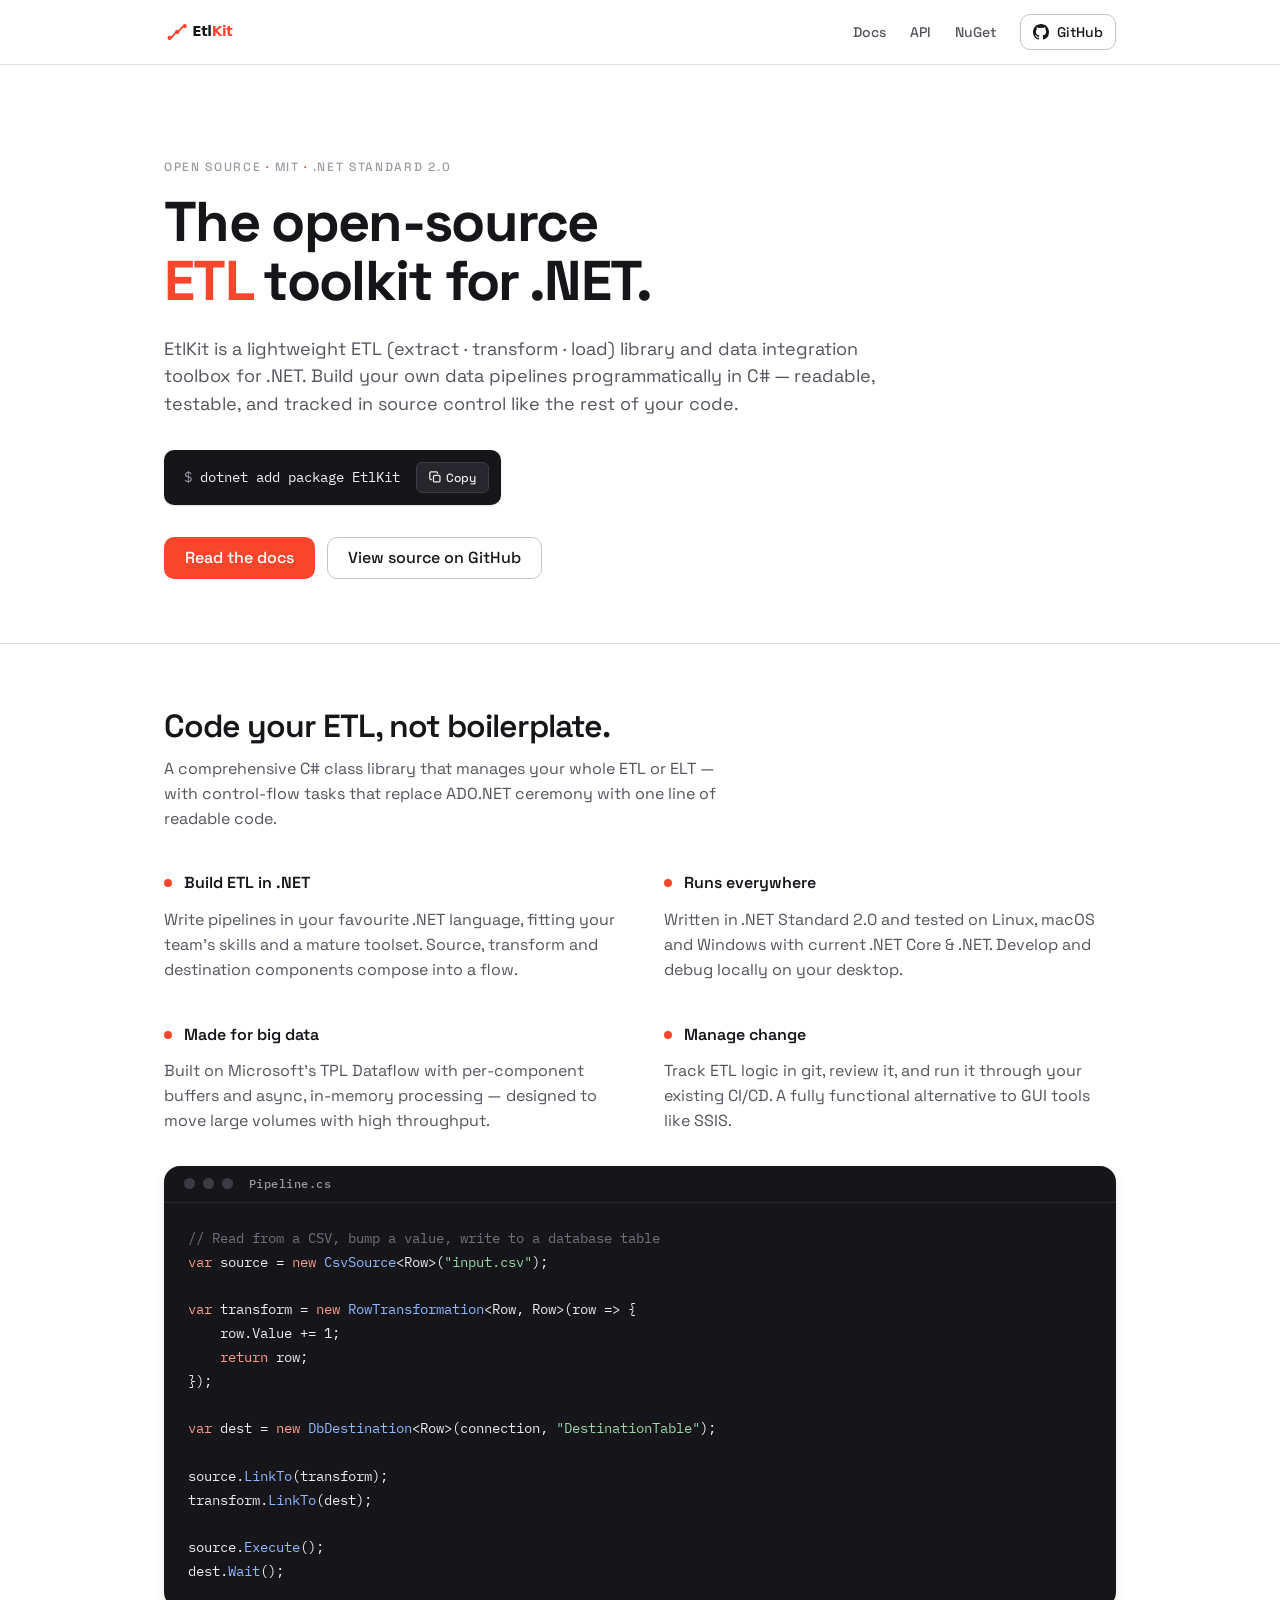
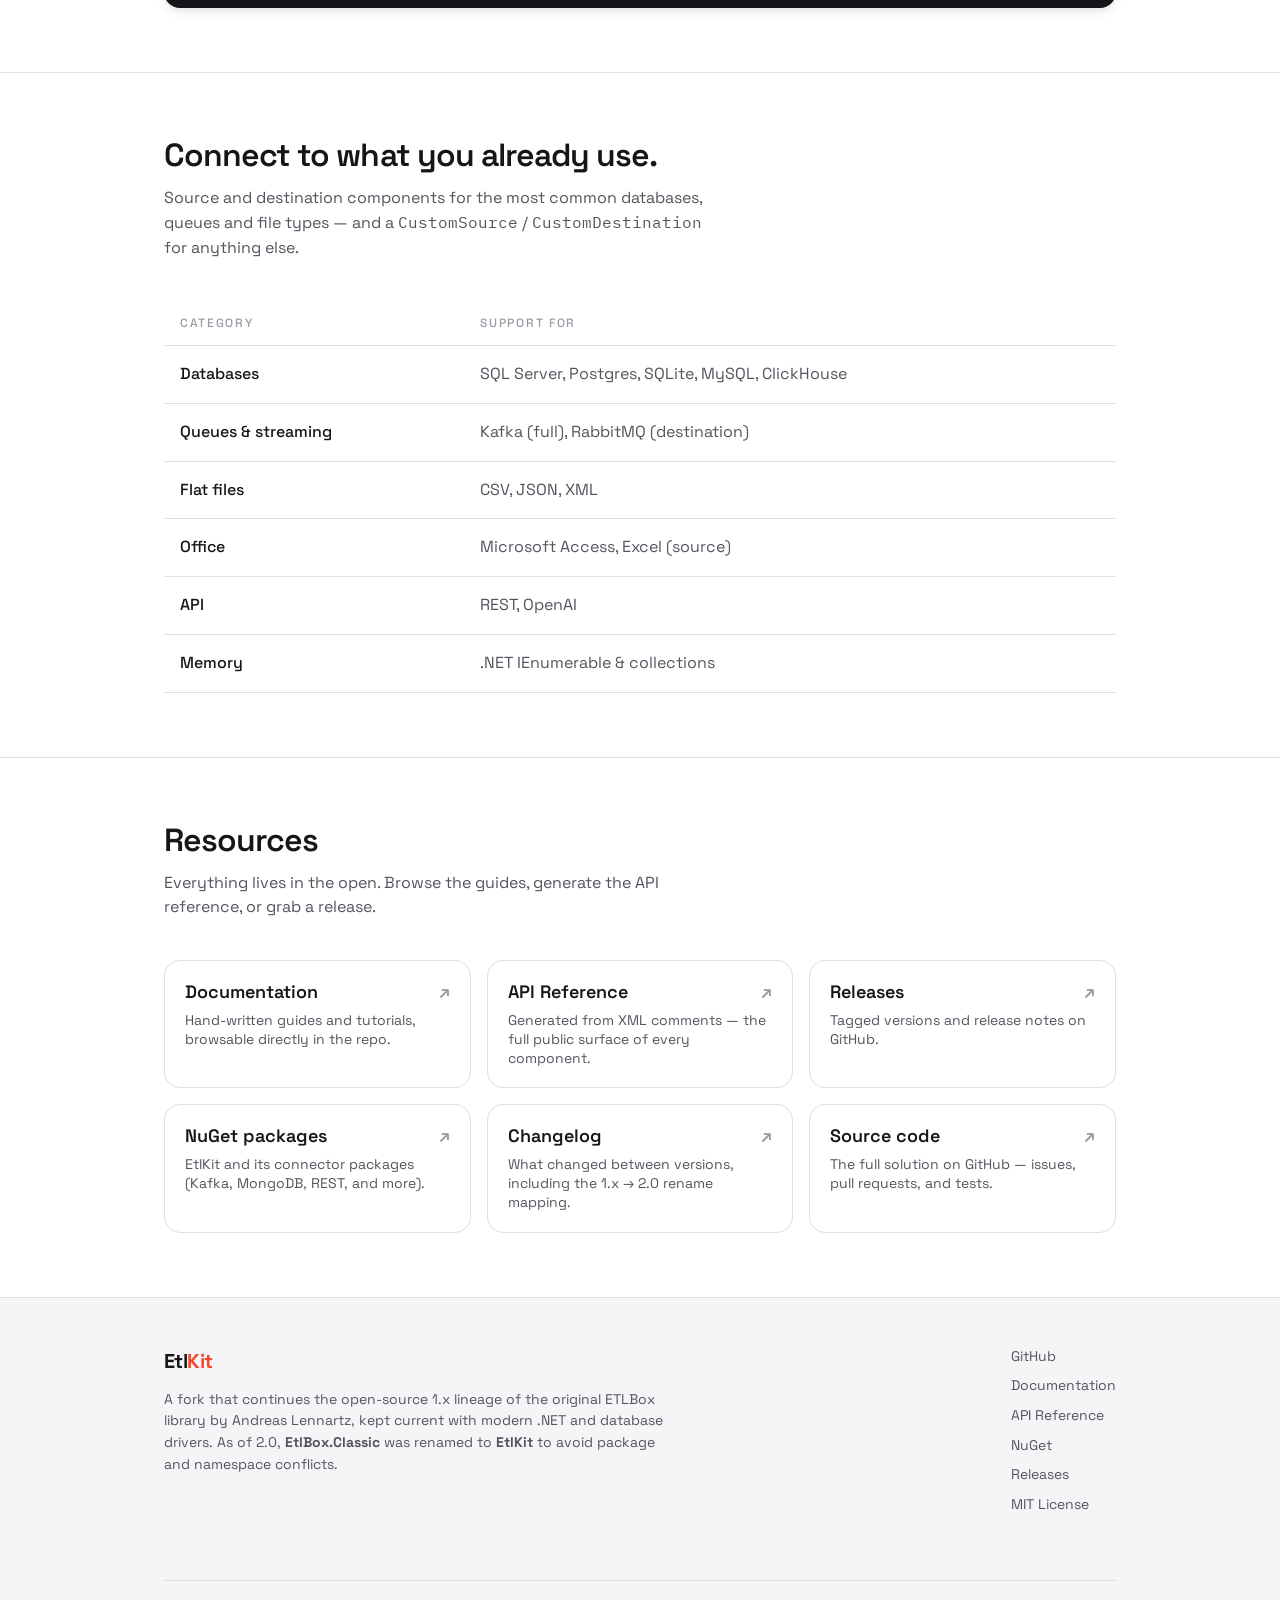
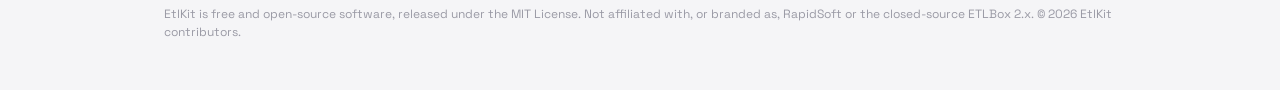
==== index.html @ 9a6ce164 "Initial upload" ====
<!DOCTYPE html>
<html lang="en">
<head>
<meta charset="utf-8">
<meta name="viewport" content="width=device-width, initial-scale=1">
<title>EtlKit — open-source ETL toolkit for .NET</title>
<meta name="description" content="EtlKit is a fully open-source (MIT) ETL library and data integration toolbox for .NET. Build readable, testable data pipelines in C#.">
<link rel="icon" type="image/png" sizes="32x32" href="assets/favicon-32.png">
<link rel="icon" type="image/png" sizes="16x16" href="assets/favicon-16.png">
<link rel="apple-touch-icon" href="assets/etlkit-avatar-512.png">
<meta property="og:title" content="EtlKit — open-source ETL toolkit for .NET">
<meta property="og:description" content="A fully open-source (MIT) ETL library and data integration toolbox for .NET.">
<meta property="og:type" content="website">
<meta property="og:url" content="https://etlkit.org">
<link rel="stylesheet" href="etlkit-tokens.css">
<link rel="stylesheet" href="styles.css">
</head>
<body>

<header class="site-header">
  <div class="wrap">
    <a class="brand" href="/" aria-label="EtlKit home">
      <img src="assets/etlkit-lockup.svg" alt="EtlKit">
    </a>
    <nav class="nav">
      <a class="hide-sm" href="https://github.com/etlkit/etlkit/blob/master/docs/README.md">Docs</a>
      <a class="hide-sm" href="https://rpsft.github.io/etlbox/">API</a>
      <a class="hide-sm" href="https://www.nuget.org/packages/EtlKit">NuGet</a>
      <a class="gh" href="https://github.com/etlkit/etlkit">
        <svg viewBox="0 0 16 16" fill="currentColor" aria-hidden="true"><path d="M8 0C3.58 0 0 3.58 0 8c0 3.54 2.29 6.53 5.47 7.59.4.07.55-.17.55-.38 0-.19-.01-.82-.01-1.49-2.01.37-2.53-.49-2.69-.94-.09-.23-.48-.94-.82-1.13-.28-.15-.68-.52-.01-.53.63-.01 1.08.58 1.23.82.72 1.21 1.87.87 2.33.66.07-.52.28-.87.51-1.07-1.78-.2-3.64-.89-3.64-3.95 0-.87.31-1.59.82-2.15-.08-.2-.36-1.02.08-2.12 0 0 .67-.21 2.2.82.64-.18 1.32-.27 2-.27.68 0 1.36.09 2 .27 1.53-1.04 2.2-.82 2.2-.82.44 1.1.16 1.92.08 2.12.51.56.82 1.27.82 2.15 0 3.07-1.87 3.75-3.65 3.95.29.25.54.73.54 1.48 0 1.07-.01 1.93-.01 2.2 0 .21.15.46.55.38A8.01 8.01 0 0 0 16 8c0-4.42-3.58-8-8-8Z"></path></svg>
        <span>GitHub</span>
      </a>
    </nav>
  </div>
</header>

<main>
  <!-- Hero -->
  <section class="hero">
    <div class="wrap">
      <p class="ek-eyebrow eyebrow">Open source <span class="dot">·</span> MIT <span class="dot">·</span> .NET Standard 2.0</p>
      <h1>The open-source <em>ETL</em> toolkit for .NET.</h1>
      <p class="lead">EtlKit is a lightweight ETL (extract · transform · load) library and data integration toolbox for .NET. Build your own data pipelines programmatically in C# — readable, testable, and tracked in source control like the rest of your code.</p>

      <div class="install">
        <code><span class="pfx">$ </span>dotnet add package EtlKit</code>
        <button id="copyBtn" type="button" aria-label="Copy install command">
          <svg width="13" height="13" viewBox="0 0 16 16" fill="none" stroke="currentColor" stroke-width="1.6" aria-hidden="true"><rect x="5.5" y="5.5" width="8" height="8" rx="1.5"></rect><path d="M3.5 10.5h-1A1.5 1.5 0 0 1 1 9V2.5A1.5 1.5 0 0 1 2.5 1H9a1.5 1.5 0 0 1 1.5 1.5v1"></path></svg>
          <span id="copyLbl">Copy</span>
        </button>
      </div>

      <div class="cta">
        <a class="btn btn-primary" href="https://github.com/etlkit/etlkit/blob/master/docs/README.md">Read the docs</a>
        <a class="btn btn-ghost" href="https://github.com/etlkit/etlkit">View source on GitHub</a>
      </div>
    </div>
  </section>

  <!-- Why -->
  <section class="section-line">
    <div class="wrap">
      <div class="section-head">
        <h2>Code your ETL, not boilerplate.</h2>
        <p>A comprehensive C# class library that manages your whole ETL or ELT — with control-flow tasks that replace ADO.NET ceremony with one line of readable code.</p>
      </div>
      <div class="features">
        <div class="feature">
          <h3>Build ETL in .NET</h3>
          <p>Write pipelines in your favourite .NET language, fitting your team's skills and a mature toolset. Source, transform and destination components compose into a flow.</p>
        </div>
        <div class="feature">
          <h3>Runs everywhere</h3>
          <p>Written in .NET Standard 2.0 and tested on Linux, macOS and Windows with current .NET Core &amp; .NET. Develop and debug locally on your desktop.</p>
        </div>
        <div class="feature">
          <h3>Made for big data</h3>
          <p>Built on Microsoft's TPL Dataflow with per-component buffers and async, in-memory processing — designed to move large volumes with high throughput.</p>
        </div>
        <div class="feature">
          <h3>Manage change</h3>
          <p>Track ETL logic in git, review it, and run it through your existing CI/CD. A fully functional alternative to GUI tools like SSIS.</p>
        </div>
      </div>

      <div class="code-card" aria-label="Example data flow">
        <div class="bar">
          <span class="d"></span><span class="d"></span><span class="d"></span>
          <span class="lbl">Pipeline.cs</span>
        </div>
<pre><span class="c">// Read from a CSV, bump a value, write to a database table</span>
<span class="k">var</span> source = <span class="k">new</span> <span class="t">CsvSource</span>&lt;Row&gt;(<span class="s">"input.csv"</span>);

<span class="k">var</span> transform = <span class="k">new</span> <span class="t">RowTransformation</span>&lt;Row, Row&gt;(row =&gt; {
    row.Value += 1;
    <span class="k">return</span> row;
});

<span class="k">var</span> dest = <span class="k">new</span> <span class="t">DbDestination</span>&lt;Row&gt;(connection, <span class="s">"DestinationTable"</span>);

source.<span class="t">LinkTo</span>(transform);
transform.<span class="t">LinkTo</span>(dest);

source.<span class="t">Execute</span>();
dest.<span class="t">Wait</span>();</pre>
      </div>
    </div>
  </section>

  <!-- Integrations -->
  <section class="section-line">
    <div class="wrap">
      <div class="section-head">
        <h2>Connect to what you already use.</h2>
        <p>Source and destination components for the most common databases, queues and file types — and a <code class="ek-mono">CustomSource</code> / <code class="ek-mono">CustomDestination</code> for anything else.</p>
      </div>
      <table class="matrix">
        <thead>
          <tr><th>Category</th><th>Support for</th></tr>
        </thead>
        <tbody>
          <tr><td>Databases</td><td>SQL Server, Postgres, SQLite, MySQL, ClickHouse</td></tr>
          <tr><td>Queues &amp; streaming</td><td>Kafka (full), RabbitMQ (destination)</td></tr>
          <tr><td>Flat files</td><td>CSV, JSON, XML</td></tr>
          <tr><td>Office</td><td>Microsoft Access, Excel (source)</td></tr>
          <tr><td>API</td><td>REST, OpenAI</td></tr>
          <tr><td>Memory</td><td>.NET IEnumerable &amp; collections</td></tr>
        </tbody>
      </table>
    </div>
  </section>

  <!-- Resources -->
  <section class="section-line">
    <div class="wrap">
      <div class="section-head">
        <h2>Resources</h2>
        <p>Everything lives in the open. Browse the guides, generate the API reference, or grab a release.</p>
      </div>
      <div class="links">
        <a class="link-card" href="https://github.com/etlkit/etlkit/blob/master/docs/README.md">
          <span class="nm">Documentation <span class="arr">↗</span></span>
          <p>Hand-written guides and tutorials, browsable directly in the repo.</p>
        </a>
        <a class="link-card" href="https://rpsft.github.io/etlbox/">
          <span class="nm">API Reference <span class="arr">↗</span></span>
          <p>Generated from XML comments — the full public surface of every component.</p>
        </a>
        <a class="link-card" href="https://github.com/etlkit/etlkit/releases">
          <span class="nm">Releases <span class="arr">↗</span></span>
          <p>Tagged versions and release notes on GitHub.</p>
        </a>
        <a class="link-card" href="https://www.nuget.org/packages?q=EtlKit">
          <span class="nm">NuGet packages <span class="arr">↗</span></span>
          <p>EtlKit and its connector packages (Kafka, MongoDB, REST, and more).</p>
        </a>
        <a class="link-card" href="https://github.com/etlkit/etlkit/blob/master/CHANGELOG.md">
          <span class="nm">Changelog <span class="arr">↗</span></span>
          <p>What changed between versions, including the 1.x → 2.0 rename mapping.</p>
        </a>
        <a class="link-card" href="https://github.com/etlkit/etlkit">
          <span class="nm">Source code <span class="arr">↗</span></span>
          <p>The full solution on GitHub — issues, pull requests, and tests.</p>
        </a>
      </div>
    </div>
  </section>
</main>

<footer class="site-footer">
  <div class="wrap">
    <div class="col-note">
      <span class="ek-wordmark">Etl<b>Kit</b></span>
      <p>A fork that continues the open-source 1.x lineage of the original ETLBox library by Andreas Lennartz, kept current with modern .NET and database drivers. As of 2.0, <strong>EtlBox.Classic</strong> was renamed to <strong>EtlKit</strong> to avoid package and namespace conflicts.</p>
    </div>
    <nav class="foot-links" aria-label="Footer">
      <a href="https://github.com/etlkit/etlkit">GitHub</a>
      <a href="https://github.com/etlkit/etlkit/blob/master/docs/README.md">Documentation</a>
      <a href="https://rpsft.github.io/etlbox/">API Reference</a>
      <a href="https://www.nuget.org/packages?q=EtlKit">NuGet</a>
      <a href="https://github.com/etlkit/etlkit/releases">Releases</a>
      <a href="https://github.com/etlkit/etlkit/blob/master/LICENSE">MIT License</a>
    </nav>
    <p class="meta">EtlKit is free and open-source software, released under the MIT License. Not affiliated with, or branded as, RapidSoft or the closed-source ETLBox 2.x. © 2026 EtlKit contributors.</p>
  </div>
</footer>

<script>
  (function () {
    var btn = document.getElementById('copyBtn');
    var lbl = document.getElementById('copyLbl');
    btn.addEventListener('click', function () {
      var text = 'dotnet add package EtlKit';
      var done = function () {
        lbl.textContent = 'Copied';
        setTimeout(function () { lbl.textContent = 'Copy'; }, 1600);
      };
      if (navigator.clipboard && navigator.clipboard.writeText) {
        navigator.clipboard.writeText(text).then(done).catch(done);
      } else {
        var ta = document.createElement('textarea');
        ta.value = text; document.body.appendChild(ta); ta.select();
        try { document.execCommand('copy'); } catch (e) {}
        document.body.removeChild(ta); done();
      }
    });
  })();
</script>
</body>
</html>
---- etlkit-tokens.css ----
/* EtlKit design tokens — bundled from the EtlKit design system (brand-only). */

/* ===== tokens/fonts.css ===== */
/* EtlKit — Webfonts
   Display / UI: Space Grotesk (300–700) — a modern technical grotesque with a
   slightly engineered character; the project's signature voice.
   Mono: IBM Plex Mono — for code, IDs, figures and tabular data. Both are
   open-source, fitting an open-source toolkit. */

@import url('https://fonts.googleapis.com/css2?family=Space+Grotesk:wght@400;500;600;700&family=IBM+Plex+Mono:wght@400;500;600&display=swap');


/* ===== tokens/colors.css ===== */
/* EtlKit — Color tokens
   Brand: Vermillion #F8462D — a single decisive, energetic accent.
   Neutrals: cool gray ramp on near-black ink. Surfaces stay calm so the
   accent does the talking. Feedback colours are distinct from the brand red. */

:root {
  /* ---- Brand accent (Vermillion) ---- */
  --ek-vermillion: #F8462D;     /* primary brand colour */

  /* Vermillion ramp (states & tints) */
  --ek-vermillion-700: #BE2814; /* active / pressed */
  --ek-vermillion-600: #E5351C; /* hover */
  --ek-vermillion-500: #F8462D; /* = --ek-vermillion */
  --ek-vermillion-400: #FA6E57;
  --ek-vermillion-300: #FB9D8C;
  --ek-vermillion-100: #FEDCD5;
  --ek-vermillion-50:  #FFF1EE;

  /* ---- Neutrals ---- */
  --ek-white:   #FFFFFF;
  --ek-gray-50: #F5F5F7;        /* page background */
  --ek-gray-100:#ECECEF;
  --ek-gray-200:#DEDEE3;
  --ek-gray-300:#C4C4CC;
  --ek-gray-400:#9A9AA5;
  --ek-gray-500:#71717E;
  --ek-gray-600:#54545F;
  --ek-gray-700:#3B3B44;
  --ek-gray-800:#26262C;
  --ek-gray-900:#16161A;        /* ink */

  /* ---- Semantic feedback ---- */
  --ek-success: #1F9D55;
  --ek-success-50: #E7F6EE;
  --ek-warning: #E89B1C;
  --ek-warning-50: #FCF2DF;
  --ek-danger:  #E5351C;        /* aligns with brand vermillion */
  --ek-danger-50: #FFF1EE;
  --ek-info:    #2A6FDB;        /* trustworthy blue, distinct from brand */
  --ek-info-50: #EAF1FC;

  /* ---- Semantic aliases ---- */
  --color-brand: var(--ek-vermillion);
  --color-brand-hover: var(--ek-vermillion-600);
  --color-brand-active: var(--ek-vermillion-700);

  --bg-page: var(--ek-gray-50);
  --surface-card: var(--ek-white);
  --surface-sunken: var(--ek-gray-50);
  --surface-inverse: var(--ek-gray-900);

  --text-primary: var(--ek-gray-900);
  --text-secondary: var(--ek-gray-600);
  --text-muted: var(--ek-gray-400);
  --text-on-brand: var(--ek-white);
  --text-link: var(--ek-vermillion-600);

  --border-subtle: var(--ek-gray-200);
  --border-default: var(--ek-gray-300);
  --border-strong: var(--ek-gray-400);
  --border-focus: var(--ek-vermillion);

  --focus-ring: 0 0 0 3px rgba(248, 70, 45, 0.32);
}


/* ===== tokens/typography.css ===== */
/* EtlKit — Typography tokens
   Space Grotesk for everything UI; IBM Plex Mono for figures/IDs/code. */

:root {
  --font-sans: 'Space Grotesk', system-ui, 'Segoe UI', Arial, sans-serif;
  --font-mono: 'IBM Plex Mono', ui-monospace, 'SFMono-Regular', Menlo, monospace;

  /* Weights */
  --fw-regular: 400; /* @kind font */
  --fw-medium: 500; /* @kind font */
  --fw-semibold: 600; /* @kind font */
  --fw-bold: 700; /* @kind font */

  /* Type scale (rem, 16px base) */
  --fs-display: 3.5rem;   /* 56 — hero */
  --fs-h1: 2.5rem;        /* 40 */
  --fs-h2: 2rem;          /* 32 */
  --fs-h3: 1.5rem;        /* 24 */
  --fs-h4: 1.25rem;       /* 20 */
  --fs-lg: 1.125rem;      /* 18 */
  --fs-body: 1rem;        /* 16 */
  --fs-sm: 0.875rem;      /* 14 */
  --fs-xs: 0.75rem;       /* 12 */

  /* Line heights */
  --lh-tight: 1.05; /* @kind font */
  --lh-heading: 1.15; /* @kind font */
  --lh-snug: 1.35; /* @kind font */
  --lh-body: 1.55; /* @kind font */

  /* Letter spacing */
  --ls-tight: -0.03em; /* @kind font */
  --ls-normal: 0; /* @kind font */
  --ls-wide: 0.04em; /* @kind font */
  --ls-caps: 0.14em; /* @kind font */

  /* Semantic text styles */
  --text-display: var(--fw-bold) var(--fs-display)/var(--lh-tight) var(--font-sans);
  --text-h1: var(--fw-bold) var(--fs-h1)/var(--lh-heading) var(--font-sans);
  --text-h2: var(--fw-semibold) var(--fs-h2)/var(--lh-heading) var(--font-sans);
  --text-h3: var(--fw-semibold) var(--fs-h3)/var(--lh-snug) var(--font-sans);
  --text-body: var(--fw-regular) var(--fs-body)/var(--lh-body) var(--font-sans);
  --text-label: var(--fw-medium) var(--fs-sm)/var(--lh-snug) var(--font-sans);
}


/* ===== tokens/spacing.css ===== */
/* EtlKit — Spacing, radius, shadow, layout, motion tokens
   A calm 4px-based rhythm. Friendly-but-precise radii. Soft neutral shadows. */

:root {
  /* Spacing scale — 4px base */
  --space-0: 0;
  --space-1: 4px;
  --space-2: 8px;
  --space-3: 12px;
  --space-4: 16px;
  --space-5: 20px;
  --space-6: 24px;
  --space-8: 32px;
  --space-10: 40px;
  --space-12: 48px;
  --space-16: 64px;
  --space-20: 80px;
  --space-24: 96px;

  /* Radius */
  --radius-xs: 4px;
  --radius-sm: 6px;
  --radius-md: 10px;
  --radius-lg: 16px;
  --radius-xl: 24px;
  --radius-pill: 999px;
  --radius-circle: 50%;

  /* Border widths */
  --border-width: 1px; /* @kind spacing */
  --border-width-thick: 2px; /* @kind spacing */

  /* Elevation — soft, neutral shadows */
  --shadow-xs: 0 1px 2px rgba(22, 22, 26, 0.06);
  --shadow-sm: 0 1px 3px rgba(22, 22, 26, 0.08), 0 1px 2px rgba(22, 22, 26, 0.06);
  --shadow-md: 0 4px 12px rgba(22, 22, 26, 0.08), 0 2px 4px rgba(22, 22, 26, 0.05);
  --shadow-lg: 0 12px 32px rgba(22, 22, 26, 0.12), 0 4px 8px rgba(22, 22, 26, 0.06);
  --shadow-focus: var(--focus-ring);

  /* Motion — quick, no bounce */
  --ease-standard: cubic-bezier(0.2, 0, 0.2, 1); /* @kind other */
  --ease-out: cubic-bezier(0.16, 1, 0.3, 1); /* @kind other */
  --dur-fast: 120ms; /* @kind other */
  --dur-base: 180ms; /* @kind other */
  --dur-slow: 280ms; /* @kind other */

  /* Layout */
  --container-max: 1200px; /* @kind spacing */
  --sidebar-width: 248px; /* @kind spacing */
  --header-height: 64px; /* @kind spacing */
}


/* ===== tokens/base.css ===== */
/* EtlKit — base element styles & helpers.
   Opt-in resets that keep specimens consistent without being heavy-handed. */

*, *::before, *::after { box-sizing: border-box; }

body {
  margin: 0;
  font: var(--text-body);
  color: var(--text-primary);
  background: var(--bg-page);
  -webkit-font-smoothing: antialiased;
  text-rendering: optimizeLegibility;
}

h1, h2, h3, h4, h5, h6 { margin: 0; color: var(--text-primary); }
p { margin: 0; }
a { color: var(--text-link); text-decoration: none; }
a:hover { text-decoration: underline; }

::selection { background: var(--ek-vermillion-100); color: var(--ek-vermillion-700); }

/* Wordmark: Etl (ink) + Kit (vermillion), set in Space Grotesk */
.ek-wordmark {
  font-family: var(--font-sans);
  font-weight: var(--fw-bold);
  letter-spacing: var(--ls-tight);
  color: var(--text-primary);
}
.ek-wordmark > b { color: var(--ek-vermillion); font-weight: var(--fw-bold); }

/* Utility text styles */
.ek-eyebrow {
  font: var(--fw-medium) var(--fs-xs)/1 var(--font-sans);
  letter-spacing: var(--ls-caps);
  text-transform: uppercase;
  color: var(--text-muted);
}
.ek-mono { font-family: var(--font-mono); }
---- styles.css ----
/* etlkit.org — page styles. Built on the EtlKit design tokens (etlkit-tokens.css). */

html { scroll-behavior: smooth; }
body { background: var(--surface-card); }

.wrap {
  width: 100%;
  max-width: 1000px;
  margin-inline: auto;
  padding-inline: var(--space-6);
}

/* ---------- Header ---------- */
.site-header {
  position: sticky;
  top: 0;
  z-index: 10;
  background: rgba(255, 255, 255, 0.82);
  backdrop-filter: saturate(180%) blur(12px);
  border-bottom: 1px solid var(--border-subtle);
}
.site-header .wrap {
  height: var(--header-height);
  display: flex;
  align-items: center;
  justify-content: space-between;
  gap: var(--space-6);
}
.brand { display: flex; align-items: center; }
.brand img { height: 26px; width: auto; display: block; }
.nav {
  display: flex;
  align-items: center;
  gap: var(--space-6);
}
.nav a {
  color: var(--text-secondary);
  font: var(--text-label);
  transition: color var(--dur-fast) var(--ease-standard);
}
.nav a:hover { color: var(--text-primary); text-decoration: none; }
.nav .gh {
  display: inline-flex;
  align-items: center;
  gap: var(--space-2);
  padding: var(--space-2) var(--space-3);
  border: 1px solid var(--border-default);
  border-radius: var(--radius-md);
  color: var(--text-primary);
}
.nav .gh:hover { border-color: var(--border-strong); background: var(--surface-sunken); }
.nav .gh svg { width: 16px; height: 16px; }

/* ---------- Hero ---------- */
.hero { padding-block: var(--space-24) var(--space-16); }
.eyebrow { margin-bottom: var(--space-5); }
.eyebrow .dot { color: var(--ek-vermillion); }
.hero h1 {
  font: var(--fw-bold) clamp(2.4rem, 6vw, var(--fs-display))/var(--lh-tight) var(--font-sans);
  letter-spacing: var(--ls-tight);
  max-width: 16ch;
  text-wrap: balance;
}
.hero h1 em { color: var(--ek-vermillion); font-style: normal; }
.hero p.lead {
  margin-top: var(--space-6);
  max-width: 60ch;
  font-size: var(--fs-lg);
  line-height: var(--lh-body);
  color: var(--text-secondary);
  text-wrap: pretty;
}
.cta {
  display: flex;
  flex-wrap: wrap;
  gap: var(--space-3);
  margin-top: var(--space-8);
}
.btn {
  display: inline-flex;
  align-items: center;
  gap: var(--space-2);
  padding: var(--space-3) var(--space-5);
  border-radius: var(--radius-md);
  font: var(--fw-medium) var(--fs-body)/1 var(--font-sans);
  border: 1px solid transparent;
  cursor: pointer;
  transition: background var(--dur-fast) var(--ease-standard), border-color var(--dur-fast) var(--ease-standard), color var(--dur-fast) var(--ease-standard);
}
.btn:hover { text-decoration: none; }
.btn-primary { background: var(--ek-vermillion); color: var(--text-on-brand); }
.btn-primary:hover { background: var(--color-brand-hover); }
.btn-ghost { background: var(--surface-card); color: var(--text-primary); border-color: var(--border-default); }
.btn-ghost:hover { border-color: var(--border-strong); background: var(--surface-sunken); }

/* ---------- Install command ---------- */
.install {
  margin-top: var(--space-8);
  display: inline-flex;
  align-items: center;
  gap: var(--space-4);
  max-width: 100%;
  padding: var(--space-3) var(--space-3) var(--space-3) var(--space-5);
  background: var(--surface-inverse);
  border-radius: var(--radius-md);
  box-shadow: var(--shadow-sm);
}
.install code {
  font-family: var(--font-mono);
  font-size: var(--fs-sm);
  color: var(--ek-gray-50);
  white-space: nowrap;
  overflow-x: auto;
}
.install code .pfx { color: var(--ek-gray-400); }
.install button {
  flex: none;
  display: inline-flex;
  align-items: center;
  gap: var(--space-1);
  border: 1px solid var(--ek-gray-700);
  background: var(--ek-gray-800);
  color: var(--ek-gray-100);
  font: var(--fw-medium) var(--fs-xs)/1 var(--font-sans);
  padding: var(--space-2) var(--space-3);
  border-radius: var(--radius-sm);
  cursor: pointer;
  transition: background var(--dur-fast) var(--ease-standard);
}
.install button:hover { background: var(--ek-gray-700); }

/* ---------- Sections ---------- */
section { padding-block: var(--space-16); }
.section-line { border-top: 1px solid var(--border-subtle); }
.section-head { margin-bottom: var(--space-10); }
.section-head h2 {
  font: var(--text-h2);
  letter-spacing: var(--ls-tight);
}
.section-head p {
  margin-top: var(--space-3);
  color: var(--text-secondary);
  max-width: 56ch;
  text-wrap: pretty;
}

/* Why grid */
.features {
  display: grid;
  grid-template-columns: repeat(2, 1fr);
  gap: var(--space-10) var(--space-12);
}
.feature h3 {
  font: var(--text-h4);
  font-weight: var(--fw-semibold);
  display: flex;
  align-items: baseline;
  gap: var(--space-3);
}
.feature h3::before {
  content: "";
  flex: none;
  width: 8px;
  height: 8px;
  border-radius: var(--radius-circle);
  background: var(--ek-vermillion);
  transform: translateY(-1px);
}
.feature p {
  margin-top: var(--space-3);
  color: var(--text-secondary);
  line-height: var(--lh-body);
}

/* Code sample */
.code-card {
  margin-top: var(--space-8);
  background: var(--surface-inverse);
  border-radius: var(--radius-lg);
  overflow: hidden;
  box-shadow: var(--shadow-md);
}
.code-card .bar {
  display: flex;
  align-items: center;
  gap: var(--space-2);
  padding: var(--space-3) var(--space-5);
  border-bottom: 1px solid var(--ek-gray-800);
}
.code-card .bar .lbl {
  margin-left: var(--space-2);
  font: var(--fw-medium) var(--fs-xs)/1 var(--font-mono);
  color: var(--ek-gray-400);
  letter-spacing: var(--ls-wide);
}
.code-card .bar .d { width: 11px; height: 11px; border-radius: 50%; background: var(--ek-gray-700); }
.code-card pre {
  margin: 0;
  padding: var(--space-6);
  overflow-x: auto;
  font-family: var(--font-mono);
  font-size: var(--fs-sm);
  line-height: 1.7;
  color: var(--ek-gray-100);
}
.code-card .c { color: var(--ek-gray-500); }
.code-card .t { color: #8FB8FF; }
.code-card .k { color: var(--ek-vermillion-300); }
.code-card .s { color: #9BD6A9; }

/* Integration table */
.matrix {
  width: 100%;
  border-collapse: collapse;
  font-size: var(--fs-body);
}
.matrix th, .matrix td {
  text-align: left;
  padding: var(--space-4) var(--space-4);
  border-bottom: 1px solid var(--border-subtle);
  vertical-align: top;
}
.matrix th {
  font: var(--fw-medium) var(--fs-xs)/1 var(--font-sans);
  letter-spacing: var(--ls-caps);
  text-transform: uppercase;
  color: var(--text-muted);
}
.matrix td:first-child { font-weight: var(--fw-medium); white-space: nowrap; }
.matrix td:last-child { color: var(--text-secondary); }

/* Resources */
.links {
  display: grid;
  grid-template-columns: repeat(3, 1fr);
  gap: var(--space-4);
}
.link-card {
  display: block;
  padding: var(--space-5);
  border: 1px solid var(--border-subtle);
  border-radius: var(--radius-lg);
  background: var(--surface-card);
  transition: border-color var(--dur-fast) var(--ease-standard), box-shadow var(--dur-fast) var(--ease-standard), transform var(--dur-fast) var(--ease-standard);
}
.link-card:hover {
  text-decoration: none;
  border-color: var(--border-default);
  box-shadow: var(--shadow-sm);
  transform: translateY(-2px);
}
.link-card .nm {
  display: flex;
  align-items: center;
  justify-content: space-between;
  font: var(--fw-semibold) var(--fs-lg)/1.2 var(--font-sans);
  color: var(--text-primary);
}
.link-card .nm .arr { color: var(--text-muted); transition: color var(--dur-fast) var(--ease-standard), transform var(--dur-fast) var(--ease-standard); }
.link-card:hover .nm .arr { color: var(--ek-vermillion); transform: translate(2px, -2px); }
.link-card p {
  margin-top: var(--space-2);
  color: var(--text-secondary);
  font-size: var(--fs-sm);
  line-height: var(--lh-snug);
}

/* ---------- Footer ---------- */
.site-footer {
  border-top: 1px solid var(--border-subtle);
  background: var(--surface-sunken);
  padding-block: var(--space-12);
}
.site-footer .wrap {
  display: flex;
  flex-wrap: wrap;
  gap: var(--space-8);
  align-items: flex-start;
  justify-content: space-between;
}
.site-footer .col-note { max-width: 52ch; }
.site-footer .col-note p {
  color: var(--text-secondary);
  font-size: var(--fs-sm);
  line-height: var(--lh-body);
  margin-top: var(--space-3);
}
.site-footer .col-note .ek-wordmark { font-size: var(--fs-h4); }
.foot-links { display: flex; flex-direction: column; gap: var(--space-2); }
.foot-links a { color: var(--text-secondary); font-size: var(--fs-sm); }
.foot-links a:hover { color: var(--text-primary); }
.meta {
  width: 100%;
  margin-top: var(--space-8);
  padding-top: var(--space-6);
  border-top: 1px solid var(--border-subtle);
  color: var(--text-muted);
  font-size: var(--fs-xs);
  line-height: var(--lh-body);
}

/* ---------- Responsive ---------- */
@media (max-width: 720px) {
  .nav .hide-sm { display: none; }
  .features { grid-template-columns: 1fr; gap: var(--space-8); }
  .links { grid-template-columns: 1fr; }
  .hero { padding-block: var(--space-16) var(--space-12); }
  section { padding-block: var(--space-12); }
}
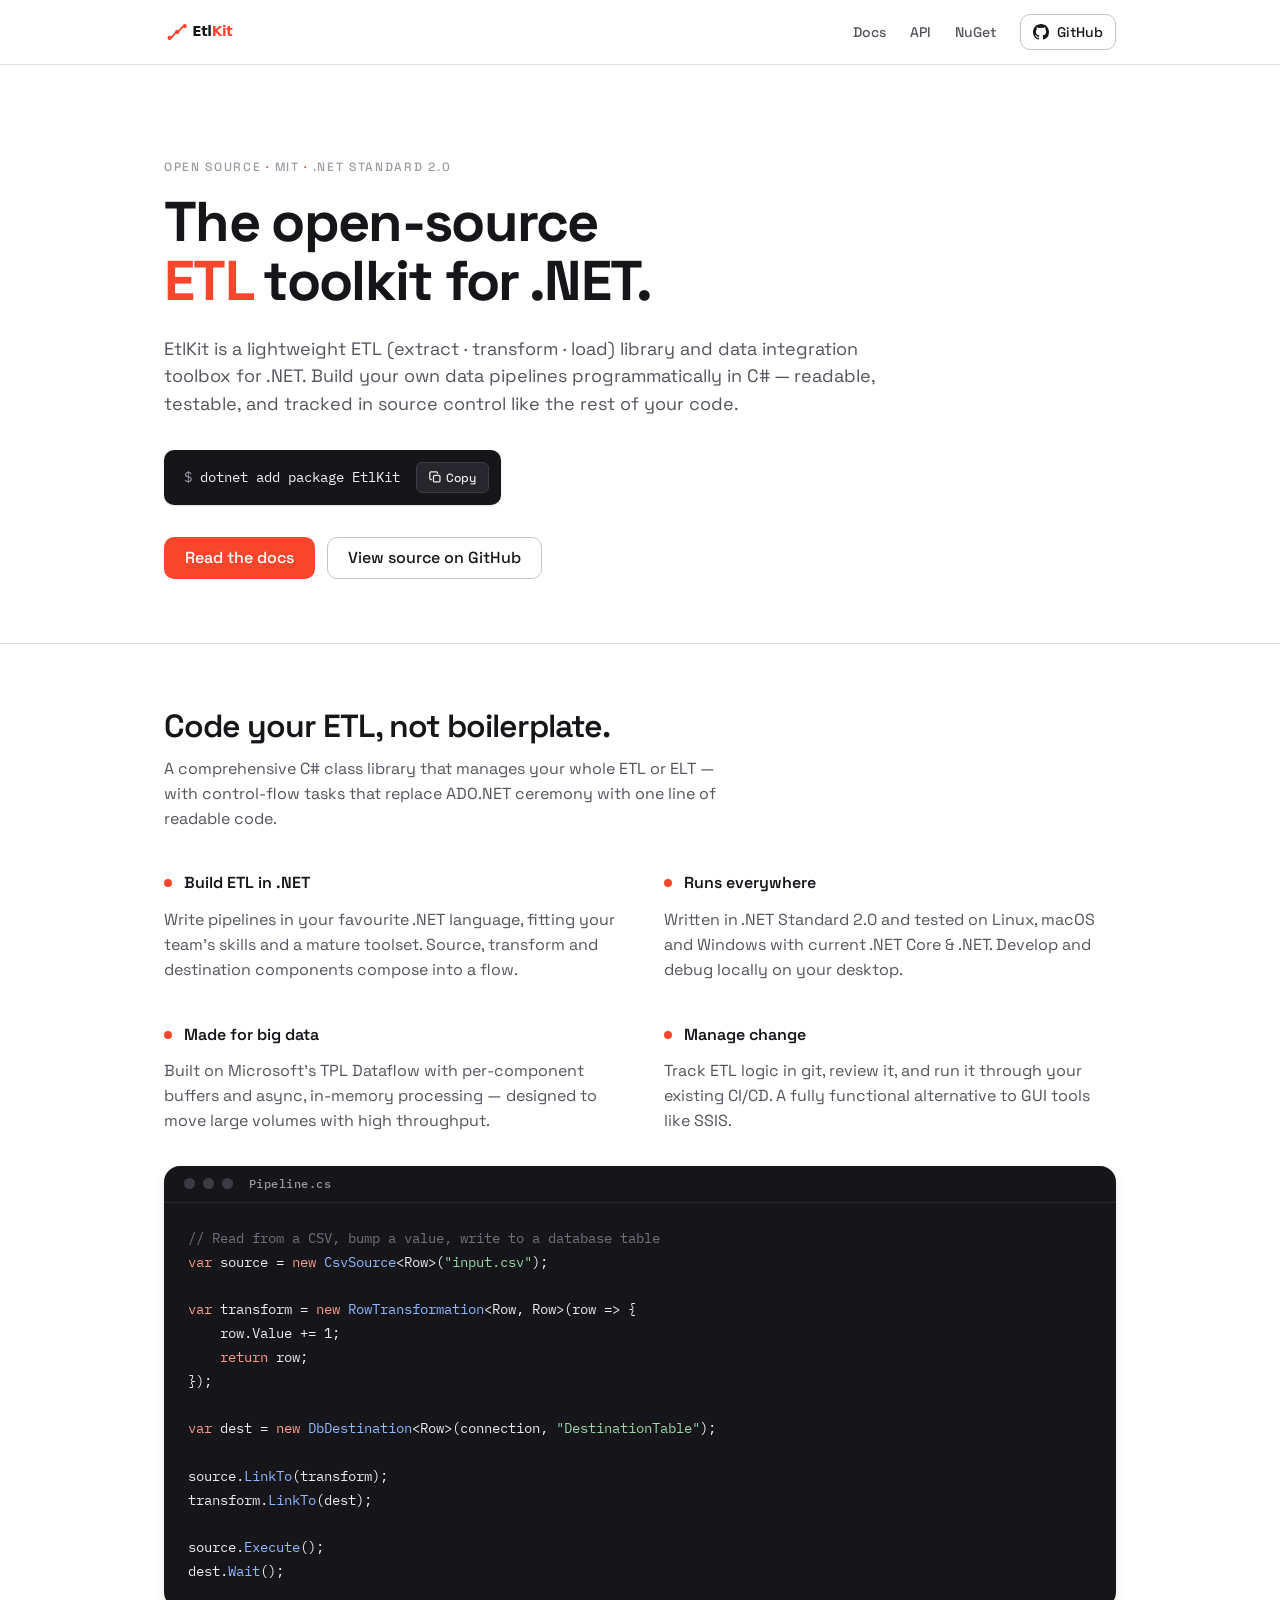
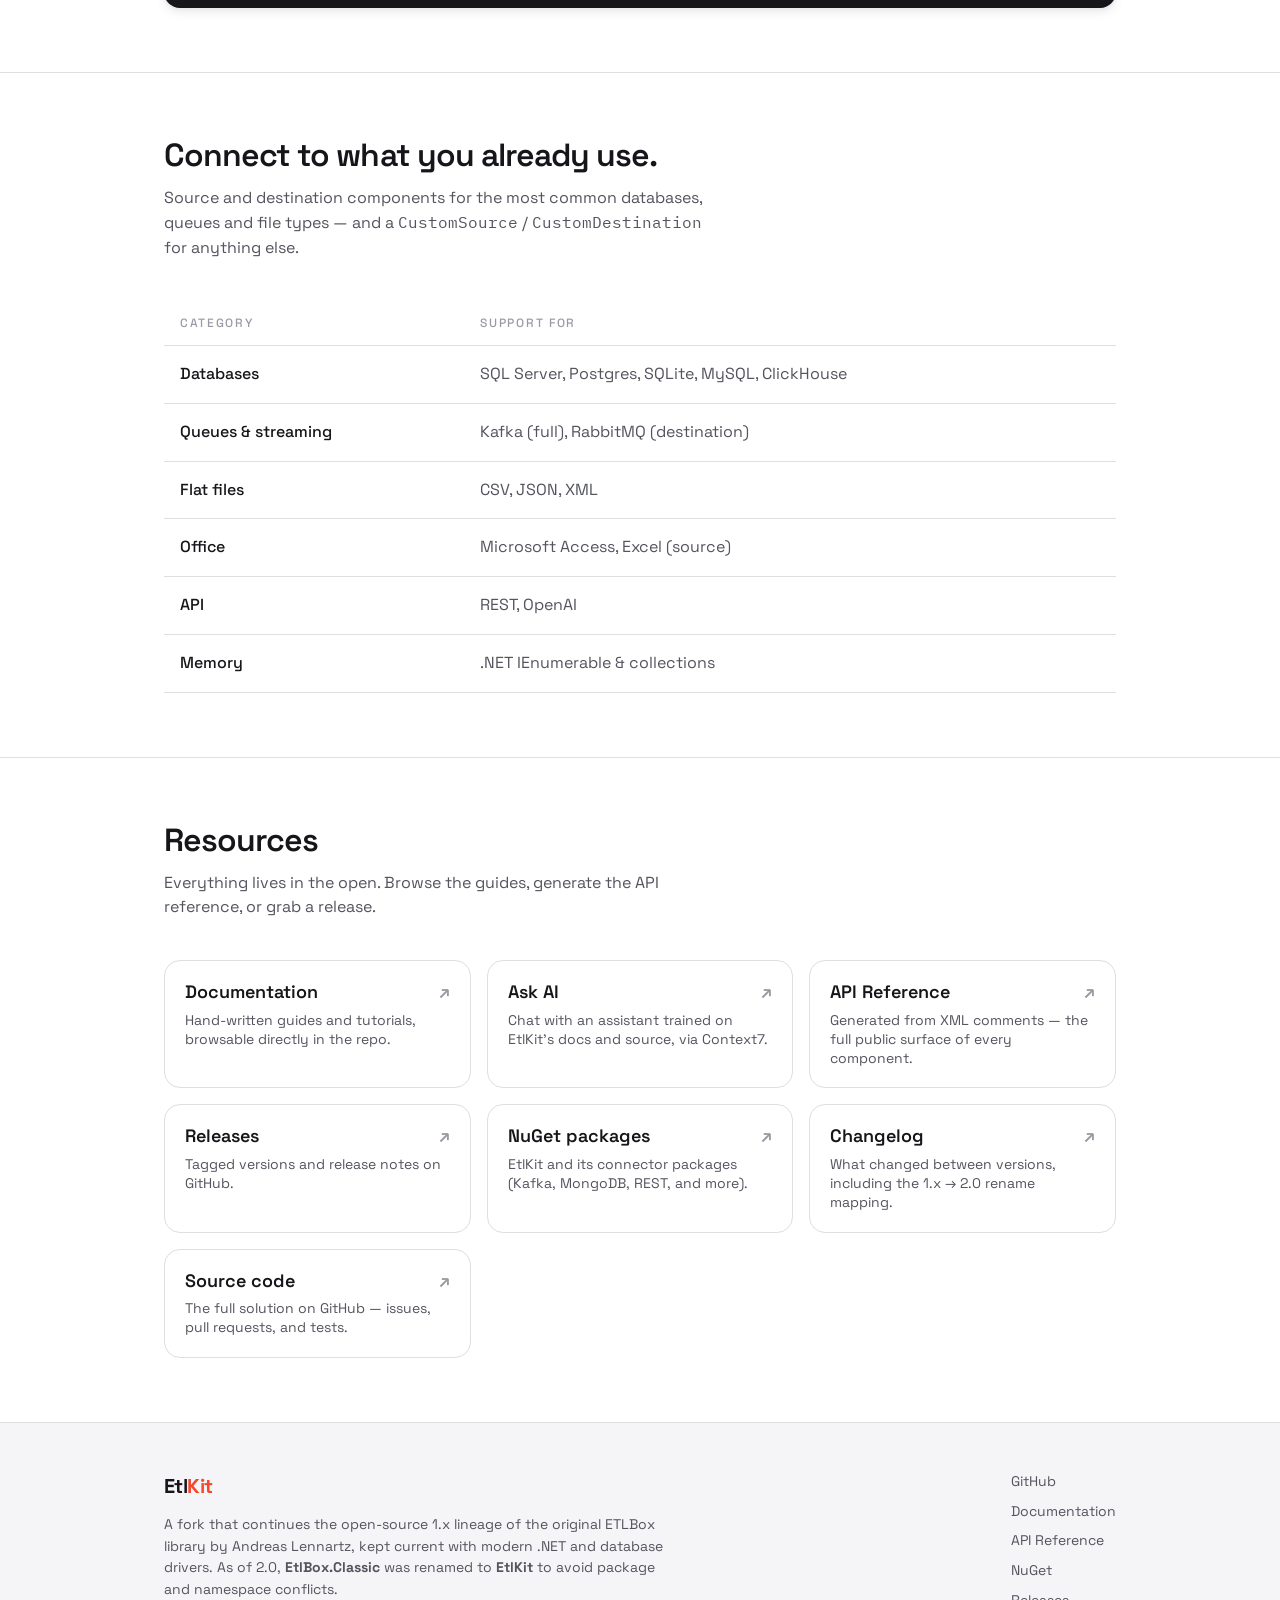
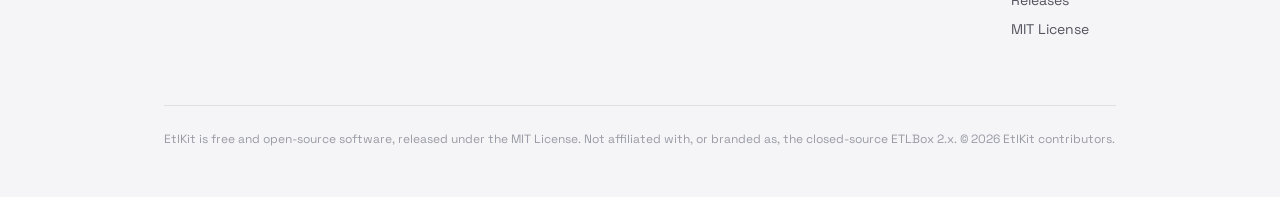
==== commit 3d2700ec: "docs: Update langing" ====
--- a/index.html
+++ b/index.html
@@ -142,6 +142,10 @@
           <span class="nm">Documentation <span class="arr">↗</span></span>
           <p>Hand-written guides and tutorials, browsable directly in the repo.</p>
         </a>
+        <a class="link-card" href="https://context7.com/etlkit/etlkit">
+          <span class="nm">Ask AI <span class="arr">↗</span></span>
+          <p>Chat with an assistant trained on EtlKit's docs and source, via Context7.</p>
+        </a>
         <a class="link-card" href="https://rpsft.github.io/etlbox/">
           <span class="nm">API Reference <span class="arr">↗</span></span>
           <p>Generated from XML comments — the full public surface of every component.</p>
@@ -181,7 +185,7 @@
       <a href="https://github.com/etlkit/etlkit/releases">Releases</a>
       <a href="https://github.com/etlkit/etlkit/blob/master/LICENSE">MIT License</a>
     </nav>
-    <p class="meta">EtlKit is free and open-source software, released under the MIT License. Not affiliated with, or branded as, RapidSoft or the closed-source ETLBox 2.x. © 2026 EtlKit contributors.</p>
+    <p class="meta">EtlKit is free and open-source software, released under the MIT License. Not affiliated with, or branded as, the closed-source ETLBox 2.x. © 2026 EtlKit contributors.</p>
   </div>
 </footer>
 
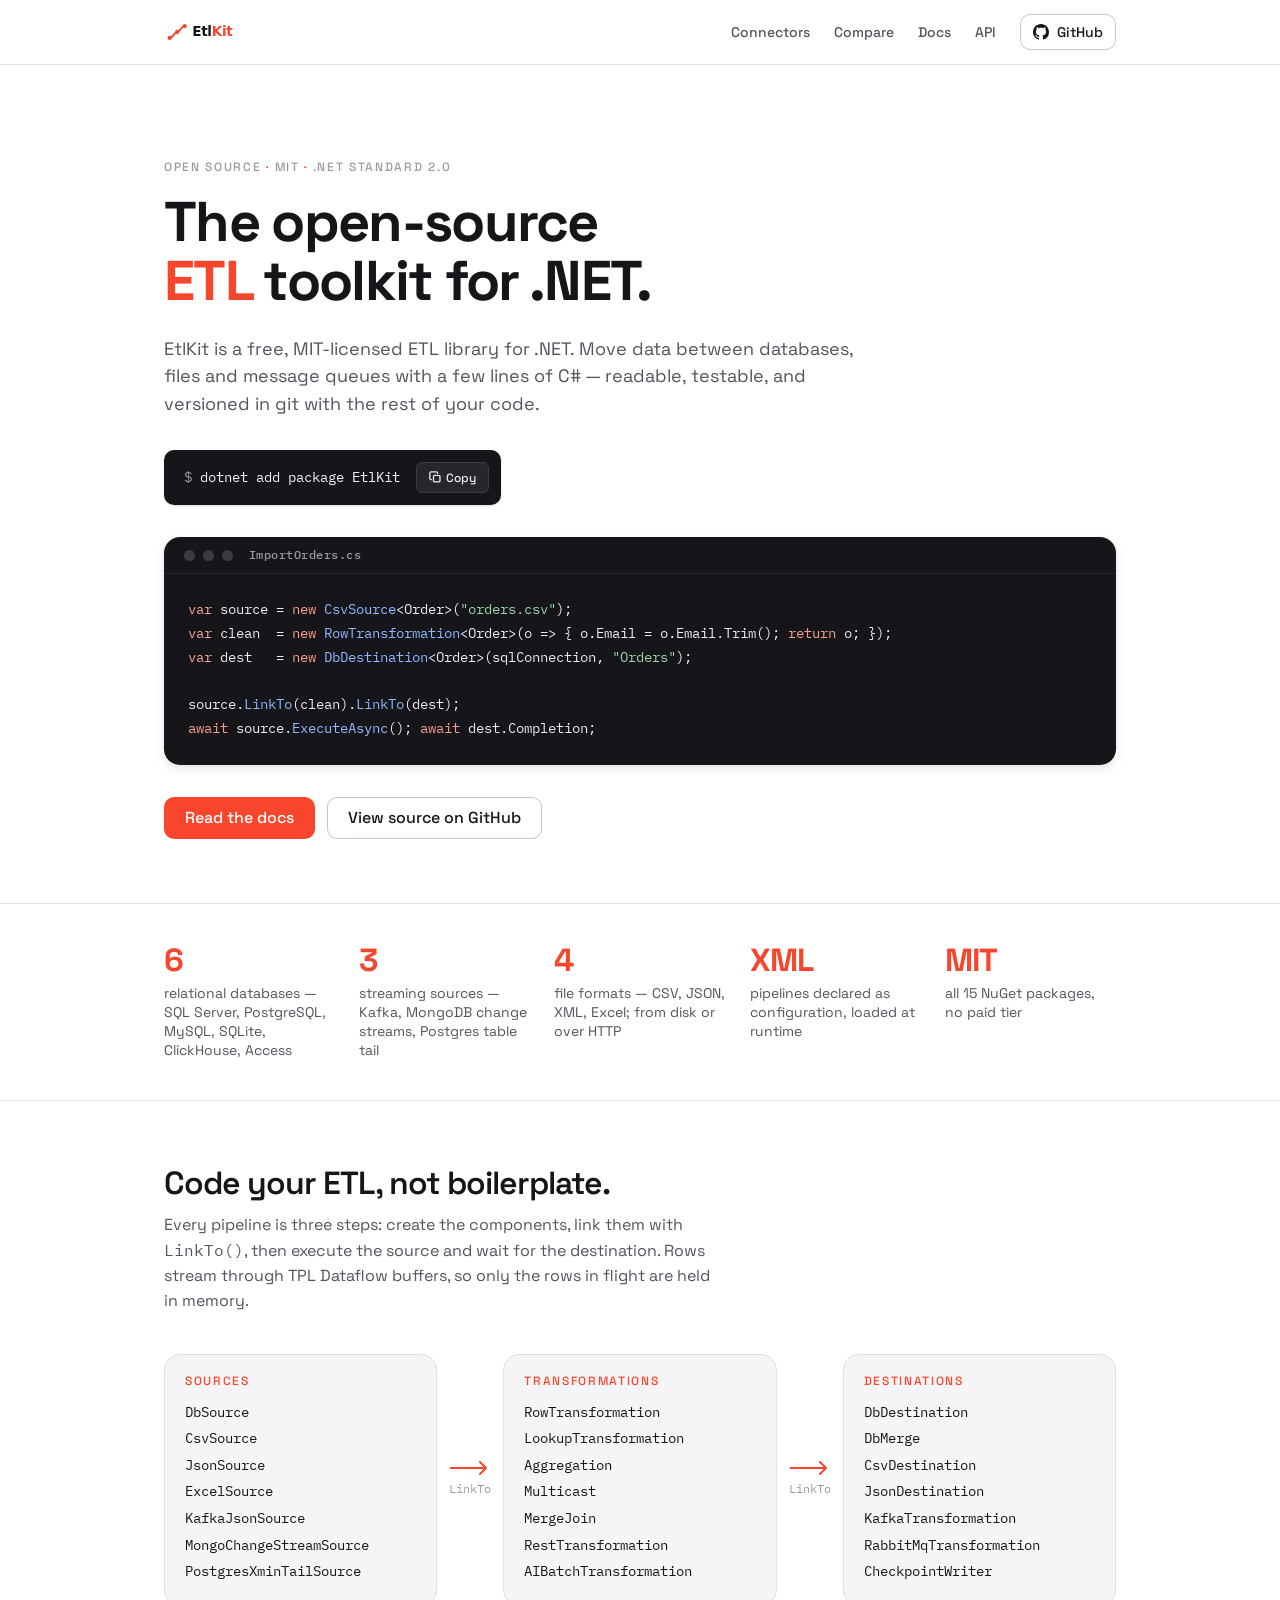
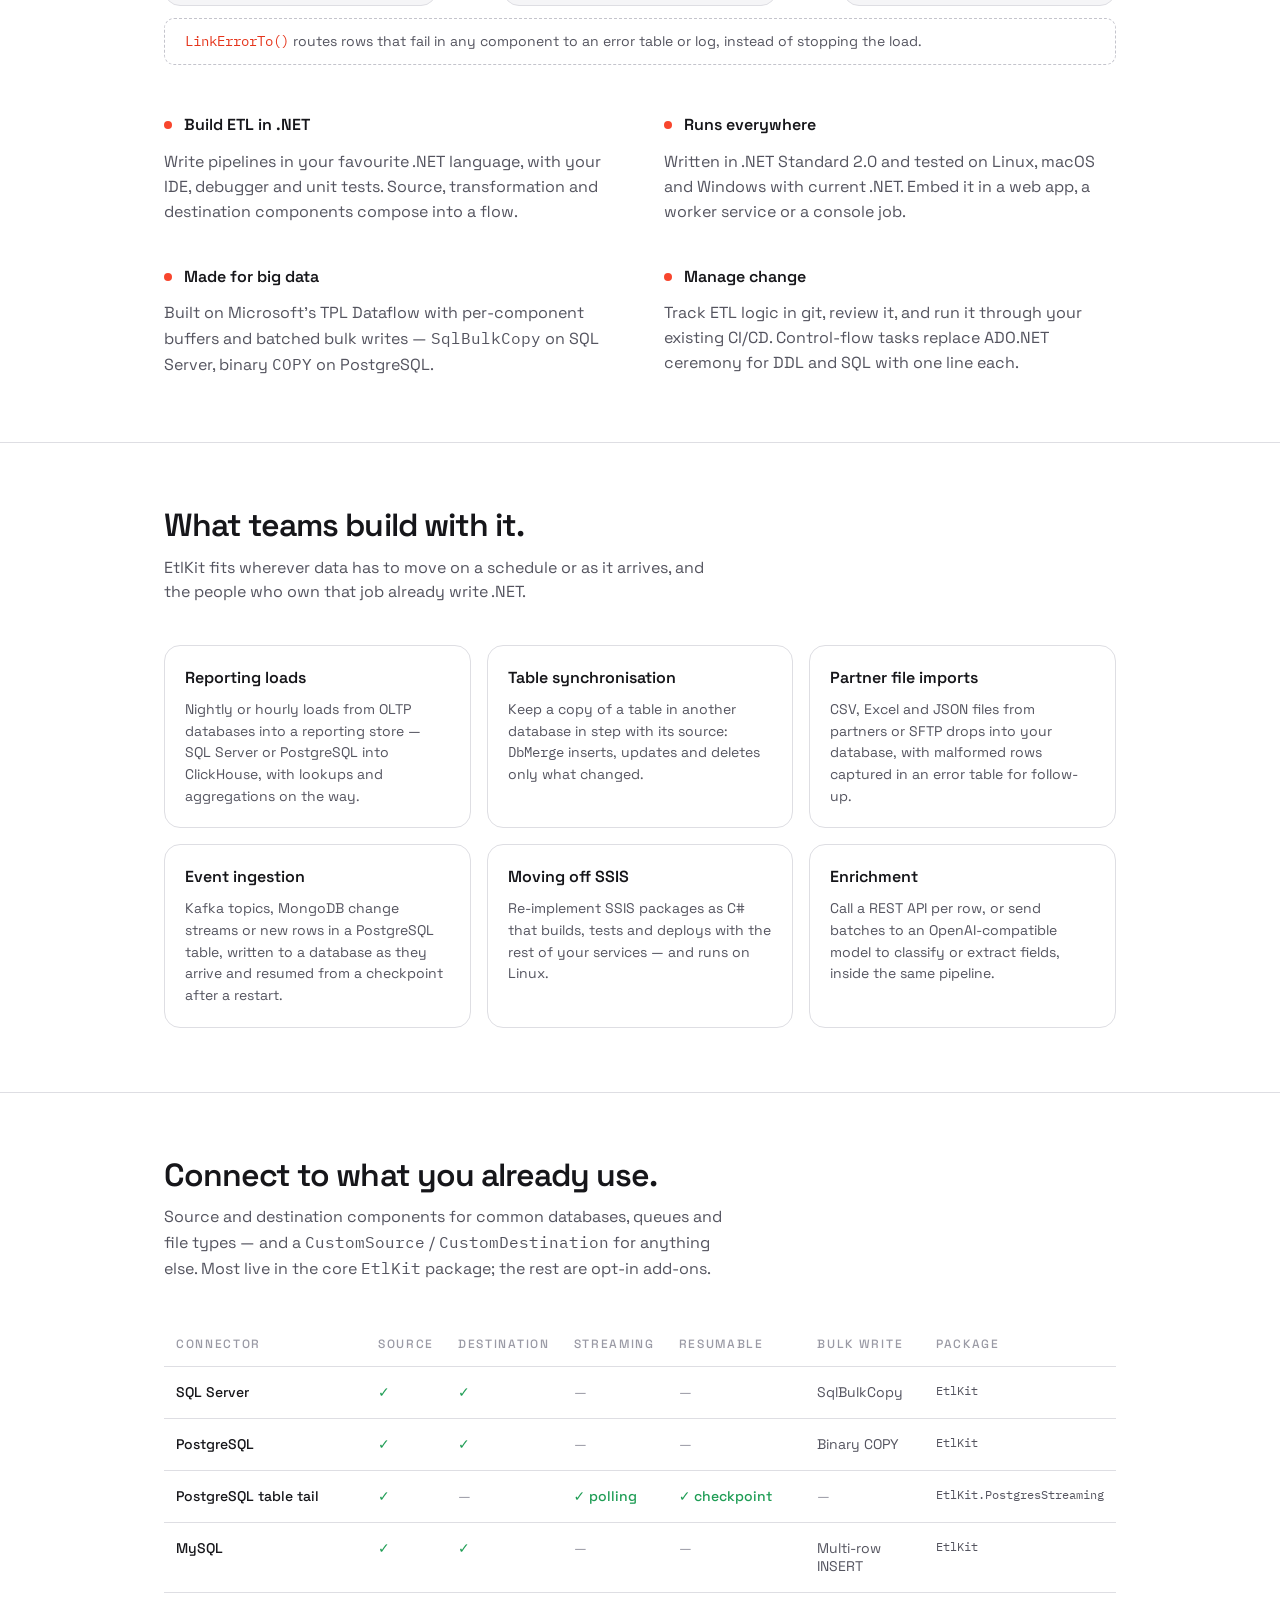
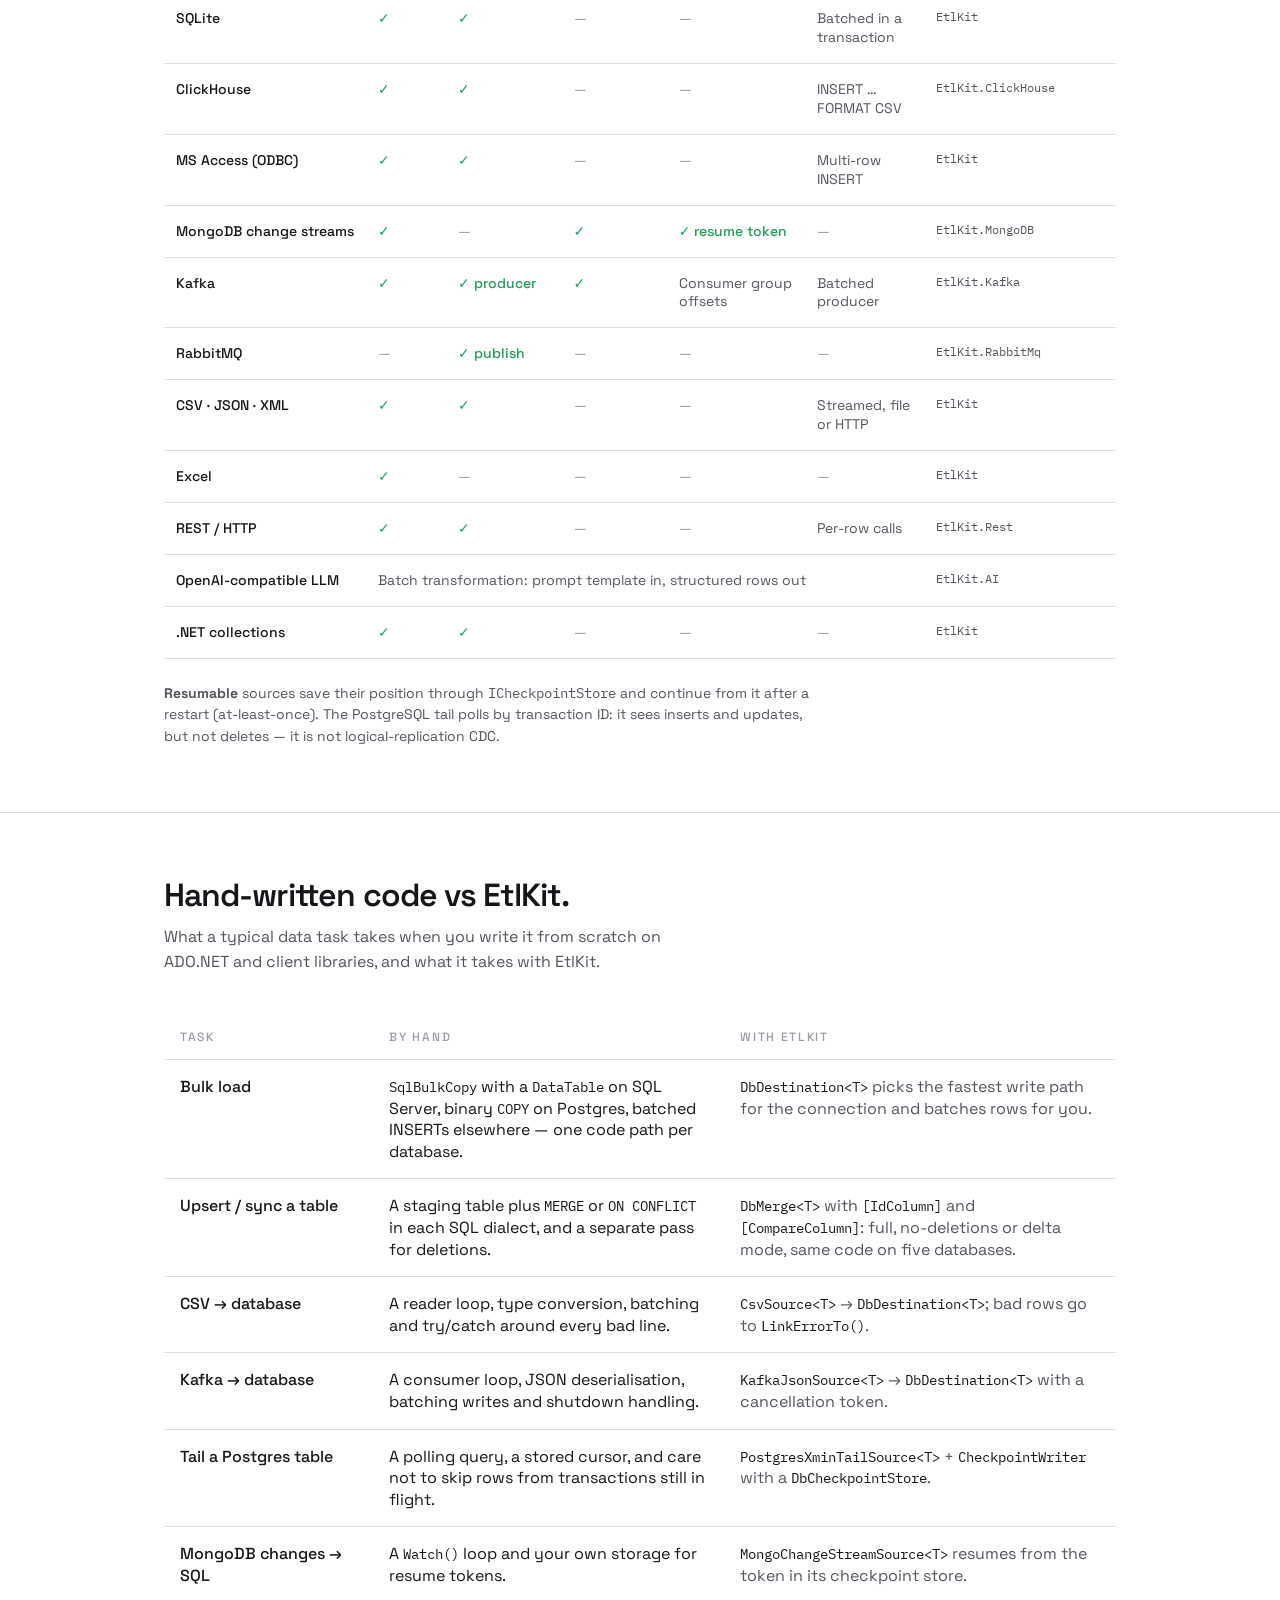
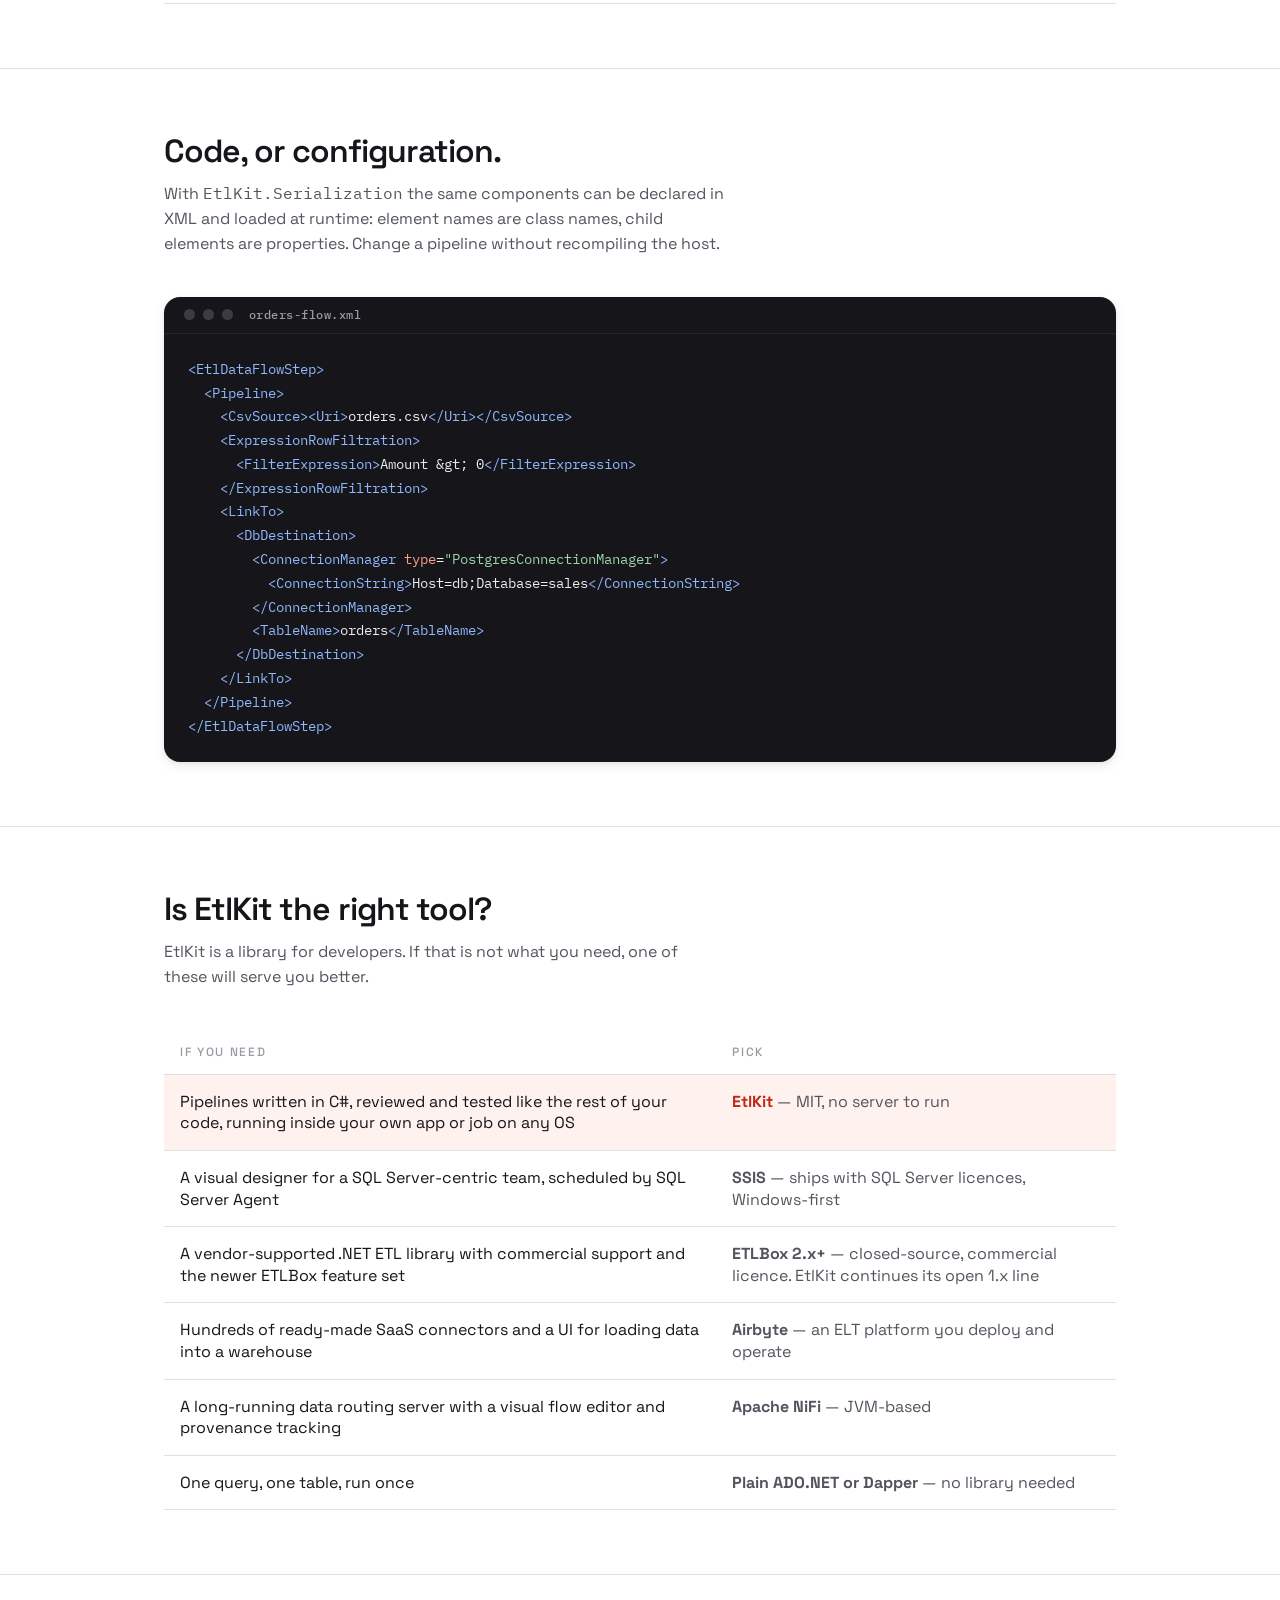
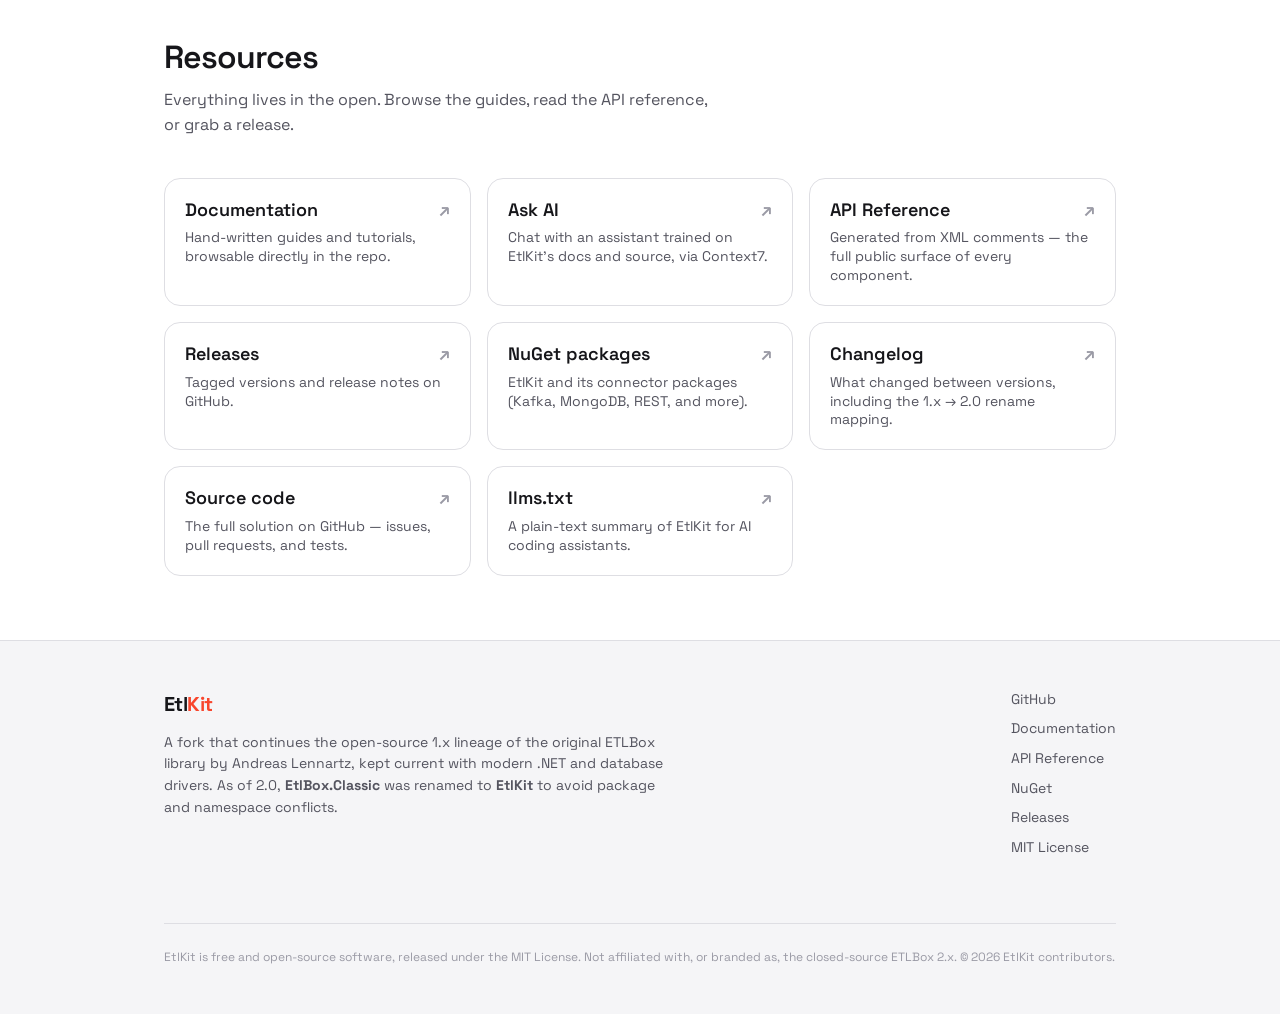
==== commit 35f0939b: "feat: technical SEO, llms.txt and comparison content for etlkit.org Technical SEO: robots.txt with a" ====
--- a/index.html
+++ b/index.html
@@ -1,214 +1,1028 @@
-<!DOCTYPE html>
+<!doctype html>
 <html lang="en">
-<head>
-<meta charset="utf-8">
-<meta name="viewport" content="width=device-width, initial-scale=1">
-<title>EtlKit — open-source ETL toolkit for .NET</title>
-<meta name="description" content="EtlKit is a fully open-source (MIT) ETL library and data integration toolbox for .NET. Build readable, testable data pipelines in C#.">
-<link rel="icon" type="image/png" sizes="32x32" href="assets/favicon-32.png">
-<link rel="icon" type="image/png" sizes="16x16" href="assets/favicon-16.png">
-<link rel="apple-touch-icon" href="assets/etlkit-avatar-512.png">
-<meta property="og:title" content="EtlKit — open-source ETL toolkit for .NET">
-<meta property="og:description" content="A fully open-source (MIT) ETL library and data integration toolbox for .NET.">
-<meta property="og:type" content="website">
-<meta property="og:url" content="https://etlkit.org">
-<link rel="stylesheet" href="etlkit-tokens.css">
-<link rel="stylesheet" href="styles.css">
-</head>
-<body>
-
-<header class="site-header">
-  <div class="wrap">
-    <a class="brand" href="/" aria-label="EtlKit home">
-      <img src="assets/etlkit-lockup.svg" alt="EtlKit">
-    </a>
-    <nav class="nav">
-      <a class="hide-sm" href="https://github.com/etlkit/etlkit/blob/master/docs/README.md">Docs</a>
-      <a class="hide-sm" href="https://rpsft.github.io/etlbox/">API</a>
-      <a class="hide-sm" href="https://www.nuget.org/packages/EtlKit">NuGet</a>
-      <a class="gh" href="https://github.com/etlkit/etlkit">
-        <svg viewBox="0 0 16 16" fill="currentColor" aria-hidden="true"><path d="M8 0C3.58 0 0 3.58 0 8c0 3.54 2.29 6.53 5.47 7.59.4.07.55-.17.55-.38 0-.19-.01-.82-.01-1.49-2.01.37-2.53-.49-2.69-.94-.09-.23-.48-.94-.82-1.13-.28-.15-.68-.52-.01-.53.63-.01 1.08.58 1.23.82.72 1.21 1.87.87 2.33.66.07-.52.28-.87.51-1.07-1.78-.2-3.64-.89-3.64-3.95 0-.87.31-1.59.82-2.15-.08-.2-.36-1.02.08-2.12 0 0 .67-.21 2.2.82.64-.18 1.32-.27 2-.27.68 0 1.36.09 2 .27 1.53-1.04 2.2-.82 2.2-.82.44 1.1.16 1.92.08 2.12.51.56.82 1.27.82 2.15 0 3.07-1.87 3.75-3.65 3.95.29.25.54.73.54 1.48 0 1.07-.01 1.93-.01 2.2 0 .21.15.46.55.38A8.01 8.01 0 0 0 16 8c0-4.42-3.58-8-8-8Z"></path></svg>
-        <span>GitHub</span>
-      </a>
-    </nav>
-  </div>
-</header>
-
-<main>
-  <!-- Hero -->
-  <section class="hero">
-    <div class="wrap">
-      <p class="ek-eyebrow eyebrow">Open source <span class="dot">·</span> MIT <span class="dot">·</span> .NET Standard 2.0</p>
-      <h1>The open-source <em>ETL</em> toolkit for .NET.</h1>
-      <p class="lead">EtlKit is a lightweight ETL (extract · transform · load) library and data integration toolbox for .NET. Build your own data pipelines programmatically in C# — readable, testable, and tracked in source control like the rest of your code.</p>
-
-      <div class="install">
-        <code><span class="pfx">$ </span>dotnet add package EtlKit</code>
-        <button id="copyBtn" type="button" aria-label="Copy install command">
-          <svg width="13" height="13" viewBox="0 0 16 16" fill="none" stroke="currentColor" stroke-width="1.6" aria-hidden="true"><rect x="5.5" y="5.5" width="8" height="8" rx="1.5"></rect><path d="M3.5 10.5h-1A1.5 1.5 0 0 1 1 9V2.5A1.5 1.5 0 0 1 2.5 1H9a1.5 1.5 0 0 1 1.5 1.5v1"></path></svg>
-          <span id="copyLbl">Copy</span>
-        </button>
-      </div>
-
-      <div class="cta">
-        <a class="btn btn-primary" href="https://github.com/etlkit/etlkit/blob/master/docs/README.md">Read the docs</a>
-        <a class="btn btn-ghost" href="https://github.com/etlkit/etlkit">View source on GitHub</a>
-      </div>
-    </div>
-  </section>
-
-  <!-- Why -->
-  <section class="section-line">
-    <div class="wrap">
-      <div class="section-head">
-        <h2>Code your ETL, not boilerplate.</h2>
-        <p>A comprehensive C# class library that manages your whole ETL or ELT — with control-flow tasks that replace ADO.NET ceremony with one line of readable code.</p>
-      </div>
-      <div class="features">
-        <div class="feature">
-          <h3>Build ETL in .NET</h3>
-          <p>Write pipelines in your favourite .NET language, fitting your team's skills and a mature toolset. Source, transform and destination components compose into a flow.</p>
-        </div>
-        <div class="feature">
-          <h3>Runs everywhere</h3>
-          <p>Written in .NET Standard 2.0 and tested on Linux, macOS and Windows with current .NET Core &amp; .NET. Develop and debug locally on your desktop.</p>
-        </div>
-        <div class="feature">
-          <h3>Made for big data</h3>
-          <p>Built on Microsoft's TPL Dataflow with per-component buffers and async, in-memory processing — designed to move large volumes with high throughput.</p>
-        </div>
-        <div class="feature">
-          <h3>Manage change</h3>
-          <p>Track ETL logic in git, review it, and run it through your existing CI/CD. A fully functional alternative to GUI tools like SSIS.</p>
-        </div>
-      </div>
-
-      <div class="code-card" aria-label="Example data flow">
-        <div class="bar">
-          <span class="d"></span><span class="d"></span><span class="d"></span>
-          <span class="lbl">Pipeline.cs</span>
-        </div>
-<pre><span class="c">// Read from a CSV, bump a value, write to a database table</span>
-<span class="k">var</span> source = <span class="k">new</span> <span class="t">CsvSource</span>&lt;Row&gt;(<span class="s">"input.csv"</span>);
-
-<span class="k">var</span> transform = <span class="k">new</span> <span class="t">RowTransformation</span>&lt;Row, Row&gt;(row =&gt; {
-    row.Value += 1;
-    <span class="k">return</span> row;
-});
-
-<span class="k">var</span> dest = <span class="k">new</span> <span class="t">DbDestination</span>&lt;Row&gt;(connection, <span class="s">"DestinationTable"</span>);
-
-source.<span class="t">LinkTo</span>(transform);
-transform.<span class="t">LinkTo</span>(dest);
-
-source.<span class="t">Execute</span>();
-dest.<span class="t">Wait</span>();</pre>
-      </div>
-    </div>
-  </section>
-
-  <!-- Integrations -->
-  <section class="section-line">
-    <div class="wrap">
-      <div class="section-head">
-        <h2>Connect to what you already use.</h2>
-        <p>Source and destination components for the most common databases, queues and file types — and a <code class="ek-mono">CustomSource</code> / <code class="ek-mono">CustomDestination</code> for anything else.</p>
-      </div>
-      <table class="matrix">
-        <thead>
-          <tr><th>Category</th><th>Support for</th></tr>
-        </thead>
-        <tbody>
-          <tr><td>Databases</td><td>SQL Server, Postgres, SQLite, MySQL, ClickHouse</td></tr>
-          <tr><td>Queues &amp; streaming</td><td>Kafka (full), RabbitMQ (destination)</td></tr>
-          <tr><td>Flat files</td><td>CSV, JSON, XML</td></tr>
-          <tr><td>Office</td><td>Microsoft Access, Excel (source)</td></tr>
-          <tr><td>API</td><td>REST, OpenAI</td></tr>
-          <tr><td>Memory</td><td>.NET IEnumerable &amp; collections</td></tr>
-        </tbody>
-      </table>
-    </div>
-  </section>
-
-  <!-- Resources -->
-  <section class="section-line">
-    <div class="wrap">
-      <div class="section-head">
-        <h2>Resources</h2>
-        <p>Everything lives in the open. Browse the guides, generate the API reference, or grab a release.</p>
-      </div>
-      <div class="links">
-        <a class="link-card" href="https://github.com/etlkit/etlkit/blob/master/docs/README.md">
-          <span class="nm">Documentation <span class="arr">↗</span></span>
-          <p>Hand-written guides and tutorials, browsable directly in the repo.</p>
-        </a>
-        <a class="link-card" href="https://context7.com/etlkit/etlkit">
-          <span class="nm">Ask AI <span class="arr">↗</span></span>
-          <p>Chat with an assistant trained on EtlKit's docs and source, via Context7.</p>
-        </a>
-        <a class="link-card" href="https://rpsft.github.io/etlbox/">
-          <span class="nm">API Reference <span class="arr">↗</span></span>
-          <p>Generated from XML comments — the full public surface of every component.</p>
-        </a>
-        <a class="link-card" href="https://github.com/etlkit/etlkit/releases">
-          <span class="nm">Releases <span class="arr">↗</span></span>
-          <p>Tagged versions and release notes on GitHub.</p>
-        </a>
-        <a class="link-card" href="https://www.nuget.org/packages?q=EtlKit">
-          <span class="nm">NuGet packages <span class="arr">↗</span></span>
-          <p>EtlKit and its connector packages (Kafka, MongoDB, REST, and more).</p>
-        </a>
-        <a class="link-card" href="https://github.com/etlkit/etlkit/blob/master/CHANGELOG.md">
-          <span class="nm">Changelog <span class="arr">↗</span></span>
-          <p>What changed between versions, including the 1.x → 2.0 rename mapping.</p>
-        </a>
-        <a class="link-card" href="https://github.com/etlkit/etlkit">
-          <span class="nm">Source code <span class="arr">↗</span></span>
-          <p>The full solution on GitHub — issues, pull requests, and tests.</p>
-        </a>
-      </div>
-    </div>
-  </section>
-</main>
-
-<footer class="site-footer">
-  <div class="wrap">
-    <div class="col-note">
-      <span class="ek-wordmark">Etl<b>Kit</b></span>
-      <p>A fork that continues the open-source 1.x lineage of the original ETLBox library by Andreas Lennartz, kept current with modern .NET and database drivers. As of 2.0, <strong>EtlBox.Classic</strong> was renamed to <strong>EtlKit</strong> to avoid package and namespace conflicts.</p>
-    </div>
-    <nav class="foot-links" aria-label="Footer">
-      <a href="https://github.com/etlkit/etlkit">GitHub</a>
-      <a href="https://github.com/etlkit/etlkit/blob/master/docs/README.md">Documentation</a>
-      <a href="https://rpsft.github.io/etlbox/">API Reference</a>
-      <a href="https://www.nuget.org/packages?q=EtlKit">NuGet</a>
-      <a href="https://github.com/etlkit/etlkit/releases">Releases</a>
-      <a href="https://github.com/etlkit/etlkit/blob/master/LICENSE">MIT License</a>
-    </nav>
-    <p class="meta">EtlKit is free and open-source software, released under the MIT License. Not affiliated with, or branded as, the closed-source ETLBox 2.x. © 2026 EtlKit contributors.</p>
-  </div>
-</footer>
-
-<script>
-  (function () {
-    var btn = document.getElementById('copyBtn');
-    var lbl = document.getElementById('copyLbl');
-    btn.addEventListener('click', function () {
-      var text = 'dotnet add package EtlKit';
-      var done = function () {
-        lbl.textContent = 'Copied';
-        setTimeout(function () { lbl.textContent = 'Copy'; }, 1600);
-      };
-      if (navigator.clipboard && navigator.clipboard.writeText) {
-        navigator.clipboard.writeText(text).then(done).catch(done);
-      } else {
-        var ta = document.createElement('textarea');
-        ta.value = text; document.body.appendChild(ta); ta.select();
-        try { document.execCommand('copy'); } catch (e) {}
-        document.body.removeChild(ta); done();
-      }
-    });
-  })();
-</script>
-</body>
+    <head>
+        <meta charset="utf-8" />
+        <meta name="viewport" content="width=device-width, initial-scale=1" />
+        <title>EtlKit — open-source ETL library for .NET and C#</title>
+        <meta
+            name="description"
+            content="EtlKit is a free, MIT-licensed ETL library for .NET. Build data pipelines in C# across SQL Server, Postgres, MySQL, ClickHouse, Kafka, CSV and more — a code-first SSIS alternative."
+        />
+        <link rel="canonical" href="https://www.etlkit.org/" />
+        <link
+            rel="icon"
+            type="image/png"
+            sizes="32x32"
+            href="assets/favicon-32.png"
+        />
+        <link
+            rel="icon"
+            type="image/png"
+            sizes="16x16"
+            href="assets/favicon-16.png"
+        />
+        <link rel="apple-touch-icon" href="assets/etlkit-avatar-512.png" />
+        <meta name="llms-txt" content="/llms.txt" />
+
+        <meta property="og:type" content="website" />
+        <meta property="og:site_name" content="EtlKit" />
+        <meta property="og:url" content="https://www.etlkit.org/" />
+        <meta
+            property="og:title"
+            content="EtlKit — open-source ETL toolkit for .NET"
+        />
+        <meta
+            property="og:description"
+            content="A fully open-source (MIT) ETL library and data integration toolbox for .NET. Pipelines in C# or XML, from databases and files to Kafka and change streams."
+        />
+        <meta
+            property="og:image"
+            content="https://www.etlkit.org/assets/og-image.png"
+        />
+        <meta property="og:image:width" content="1200" />
+        <meta property="og:image:height" content="630" />
+        <meta
+            property="og:image:alt"
+            content="EtlKit — the open-source ETL toolkit for .NET. dotnet add package EtlKit"
+        />
+        <meta name="twitter:card" content="summary_large_image" />
+        <meta
+            name="twitter:title"
+            content="EtlKit — open-source ETL toolkit for .NET"
+        />
+        <meta
+            name="twitter:description"
+            content="A fully open-source (MIT) ETL library and data integration toolbox for .NET."
+        />
+        <meta
+            name="twitter:image"
+            content="https://www.etlkit.org/assets/og-image.png"
+        />
+        <meta
+            name="twitter:image:alt"
+            content="EtlKit — the open-source ETL toolkit for .NET. dotnet add package EtlKit"
+        />
+
+        <script type="application/ld+json">
+            {
+                "@context": "https://schema.org",
+                "@graph": [
+                    {
+                        "@type": "WebSite",
+                        "@id": "https://www.etlkit.org/#website",
+                        "url": "https://www.etlkit.org/",
+                        "name": "EtlKit",
+                        "inLanguage": "en"
+                    },
+                    {
+                        "@type": "SoftwareSourceCode",
+                        "@id": "https://www.etlkit.org/#software",
+                        "name": "EtlKit",
+                        "alternateName": "EtlBox.Classic",
+                        "description": "Open-source ETL library and data integration toolbox for .NET. Data flow and control flow components for building data pipelines in C# or XML.",
+                        "url": "https://www.etlkit.org/",
+                        "image": "https://www.etlkit.org/assets/og-image.png",
+                        "codeRepository": "https://github.com/etlkit/etlkit",
+                        "license": "https://opensource.org/licenses/MIT",
+                        "programmingLanguage": {
+                            "@type": "ComputerLanguage",
+                            "name": "C#"
+                        },
+                        "runtimePlatform": ".NET Standard 2.0",
+                        "keywords": "ETL, ELT, .NET, C#, data integration, data pipeline, SSIS alternative, SQL Server, PostgreSQL, Kafka",
+                        "isPartOf": { "@id": "https://www.etlkit.org/#website" }
+                    }
+                ]
+            }
+        </script>
+
+        <link rel="stylesheet" href="etlkit-tokens.css" />
+        <link rel="stylesheet" href="styles.css" />
+    </head>
+    <body>
+        <header class="site-header">
+            <div class="wrap">
+                <a class="brand" href="/" aria-label="EtlKit home">
+                    <img src="assets/etlkit-lockup.svg" alt="EtlKit" />
+                </a>
+                <nav class="nav">
+                    <a class="hide-sm" href="#connectors">Connectors</a>
+                    <a class="hide-sm" href="#compare">Compare</a>
+                    <a
+                        class="hide-sm"
+                        href="https://github.com/etlkit/etlkit/blob/master/docs/README.md"
+                        >Docs</a
+                    >
+                    <a class="hide-sm" href="https://etlkit.github.io/etlkit/"
+                        >API</a
+                    >
+                    <a class="gh" href="https://github.com/etlkit/etlkit">
+                        <svg
+                            viewBox="0 0 16 16"
+                            fill="currentColor"
+                            aria-hidden="true"
+                        >
+                            <path
+                                d="M8 0C3.58 0 0 3.58 0 8c0 3.54 2.29 6.53 5.47 7.59.4.07.55-.17.55-.38 0-.19-.01-.82-.01-1.49-2.01.37-2.53-.49-2.69-.94-.09-.23-.48-.94-.82-1.13-.28-.15-.68-.52-.01-.53.63-.01 1.08.58 1.23.82.72 1.21 1.87.87 2.33.66.07-.52.28-.87.51-1.07-1.78-.2-3.64-.89-3.64-3.95 0-.87.31-1.59.82-2.15-.08-.2-.36-1.02.08-2.12 0 0 .67-.21 2.2.82.64-.18 1.32-.27 2-.27.68 0 1.36.09 2 .27 1.53-1.04 2.2-.82 2.2-.82.44 1.1.16 1.92.08 2.12.51.56.82 1.27.82 2.15 0 3.07-1.87 3.75-3.65 3.95.29.25.54.73.54 1.48 0 1.07-.01 1.93-.01 2.2 0 .21.15.46.55.38A8.01 8.01 0 0 0 16 8c0-4.42-3.58-8-8-8Z"
+                            ></path>
+                        </svg>
+                        <span>GitHub</span>
+                    </a>
+                </nav>
+            </div>
+        </header>
+
+        <main>
+            <!-- Hero -->
+            <section class="hero">
+                <div class="wrap">
+                    <p class="ek-eyebrow eyebrow">
+                        Open source <span class="dot">·</span> MIT
+                        <span class="dot">·</span> .NET Standard 2.0
+                    </p>
+                    <h1>The open-source <em>ETL</em> toolkit for .NET.</h1>
+                    <p class="lead">
+                        EtlKit is a free, MIT-licensed ETL library for .NET.
+                        Move data between databases, files and message queues
+                        with a few lines of C# — readable, testable, and
+                        versioned in git with the rest of your code.
+                    </p>
+
+                    <div class="install">
+                        <code
+                            ><span class="pfx">$ </span>dotnet add package
+                            EtlKit</code
+                        >
+                        <button
+                            id="copyBtn"
+                            type="button"
+                            aria-label="Copy install command"
+                        >
+                            <svg
+                                width="13"
+                                height="13"
+                                viewBox="0 0 16 16"
+                                fill="none"
+                                stroke="currentColor"
+                                stroke-width="1.6"
+                                aria-hidden="true"
+                            >
+                                <rect
+                                    x="5.5"
+                                    y="5.5"
+                                    width="8"
+                                    height="8"
+                                    rx="1.5"
+                                ></rect>
+                                <path
+                                    d="M3.5 10.5h-1A1.5 1.5 0 0 1 1 9V2.5A1.5 1.5 0 0 1 2.5 1H9a1.5 1.5 0 0 1 1.5 1.5v1"
+                                ></path>
+                            </svg>
+                            <span id="copyLbl">Copy</span>
+                        </button>
+                    </div>
+
+                    <div class="code-card" aria-label="Example data flow">
+                        <div class="bar">
+                            <span class="d"></span><span class="d"></span
+                            ><span class="d"></span>
+                            <span class="lbl">ImportOrders.cs</span>
+                        </div>
+                        <pre><span class="k">var</span> source = <span class="k">new</span> <span class="t">CsvSource</span>&lt;Order&gt;(<span class="s">"orders.csv"</span>);
+<span class="k">var</span> clean  = <span class="k">new</span> <span class="t">RowTransformation</span>&lt;Order&gt;(o =&gt; { o.Email = o.Email.Trim(); <span class="k">return</span> o; });
+<span class="k">var</span> dest   = <span class="k">new</span> <span class="t">DbDestination</span>&lt;Order&gt;(sqlConnection, <span class="s">"Orders"</span>);
+
+source.<span class="t">LinkTo</span>(clean).<span class="t">LinkTo</span>(dest);
+<span class="k">await</span> source.<span class="t">ExecuteAsync</span>(); <span class="k">await</span> dest.Completion;</pre>
+                    </div>
+
+                    <div class="cta">
+                        <a
+                            class="btn btn-primary"
+                            href="https://github.com/etlkit/etlkit/blob/master/docs/README.md"
+                            >Read the docs</a
+                        >
+                        <a
+                            class="btn btn-ghost"
+                            href="https://github.com/etlkit/etlkit"
+                            >View source on GitHub</a
+                        >
+                    </div>
+                </div>
+            </section>
+
+            <!-- Highlights -->
+            <section class="section-line stats-section" aria-label="Highlights">
+                <div class="wrap">
+                    <ul class="stats">
+                        <li>
+                            <span class="num">6</span>
+                            <span class="lbl"
+                                >relational databases — SQL Server, PostgreSQL,
+                                MySQL, SQLite, ClickHouse, Access</span
+                            >
+                        </li>
+                        <li>
+                            <span class="num">3</span>
+                            <span class="lbl"
+                                >streaming sources — Kafka, MongoDB change
+                                streams, Postgres table tail</span
+                            >
+                        </li>
+                        <li>
+                            <span class="num">4</span>
+                            <span class="lbl"
+                                >file formats — CSV, JSON, XML, Excel; from
+                                disk or over HTTP</span
+                            >
+                        </li>
+                        <li>
+                            <span class="num">XML</span>
+                            <span class="lbl"
+                                >pipelines declared as configuration, loaded at
+                                runtime</span
+                            >
+                        </li>
+                        <li>
+                            <span class="num">MIT</span>
+                            <span class="lbl"
+                                >all 15 NuGet packages, no paid tier</span
+                            >
+                        </li>
+                    </ul>
+                </div>
+            </section>
+
+            <!-- How it works -->
+            <section class="section-line" id="how-it-works">
+                <div class="wrap">
+                    <div class="section-head">
+                        <h2>Code your ETL, not boilerplate.</h2>
+                        <p>
+                            Every pipeline is three steps: create the
+                            components, link them with
+                            <code class="ek-mono">LinkTo()</code>, then execute
+                            the source and wait for the destination. Rows stream
+                            through TPL Dataflow buffers, so only the rows in
+                            flight are held in memory.
+                        </p>
+                    </div>
+
+                    <div class="flow" aria-label="EtlKit data flow">
+                        <div class="flow-col">
+                            <span class="flow-step">Sources</span>
+                            <ul>
+                                <li>DbSource</li>
+                                <li>CsvSource</li>
+                                <li>JsonSource</li>
+                                <li>ExcelSource</li>
+                                <li>KafkaJsonSource</li>
+                                <li>MongoChangeStreamSource</li>
+                                <li>PostgresXminTailSource</li>
+                            </ul>
+                        </div>
+                        <div class="flow-arrow" aria-hidden="true">
+                            <svg viewBox="0 0 40 16">
+                                <path d="M0 8h36M30 2l6 6-6 6"></path>
+                            </svg>
+                            <span class="ek-mono">LinkTo</span>
+                        </div>
+                        <div class="flow-col">
+                            <span class="flow-step">Transformations</span>
+                            <ul>
+                                <li>RowTransformation</li>
+                                <li>LookupTransformation</li>
+                                <li>Aggregation</li>
+                                <li>Multicast</li>
+                                <li>MergeJoin</li>
+                                <li>RestTransformation</li>
+                                <li>AIBatchTransformation</li>
+                            </ul>
+                        </div>
+                        <div class="flow-arrow" aria-hidden="true">
+                            <svg viewBox="0 0 40 16">
+                                <path d="M0 8h36M30 2l6 6-6 6"></path>
+                            </svg>
+                            <span class="ek-mono">LinkTo</span>
+                        </div>
+                        <div class="flow-col">
+                            <span class="flow-step">Destinations</span>
+                            <ul>
+                                <li>DbDestination</li>
+                                <li>DbMerge</li>
+                                <li>CsvDestination</li>
+                                <li>JsonDestination</li>
+                                <li>KafkaTransformation</li>
+                                <li>RabbitMqTransformation</li>
+                                <li>CheckpointWriter</li>
+                            </ul>
+                        </div>
+                        <div class="flow-error">
+                            <span class="ek-mono">LinkErrorTo()</span>
+                            routes rows that fail in any component to an error
+                            table or log, instead of stopping the load.
+                        </div>
+                    </div>
+
+                    <div class="features">
+                        <div class="feature">
+                            <h3>Build ETL in .NET</h3>
+                            <p>
+                                Write pipelines in your favourite .NET language,
+                                with your IDE, debugger and unit tests. Source,
+                                transformation and destination components
+                                compose into a flow.
+                            </p>
+                        </div>
+                        <div class="feature">
+                            <h3>Runs everywhere</h3>
+                            <p>
+                                Written in .NET Standard 2.0 and tested on
+                                Linux, macOS and Windows with current .NET.
+                                Embed it in a web app, a worker service or a
+                                console job.
+                            </p>
+                        </div>
+                        <div class="feature">
+                            <h3>Made for big data</h3>
+                            <p>
+                                Built on Microsoft's TPL Dataflow with
+                                per-component buffers and batched bulk writes —
+                                <code class="ek-mono">SqlBulkCopy</code> on SQL
+                                Server, binary <code class="ek-mono">COPY</code>
+                                on PostgreSQL.
+                            </p>
+                        </div>
+                        <div class="feature">
+                            <h3>Manage change</h3>
+                            <p>
+                                Track ETL logic in git, review it, and run it
+                                through your existing CI/CD. Control-flow tasks
+                                replace ADO.NET ceremony for DDL and SQL with one
+                                line each.
+                            </p>
+                        </div>
+                    </div>
+                </div>
+            </section>
+
+            <!-- Use cases -->
+            <section class="section-line" id="use-cases">
+                <div class="wrap">
+                    <div class="section-head">
+                        <h2>What teams build with it.</h2>
+                        <p>
+                            EtlKit fits wherever data has to move on a schedule
+                            or as it arrives, and the people who own that job
+                            already write .NET.
+                        </p>
+                    </div>
+                    <div class="cases">
+                        <div class="case">
+                            <h3>Reporting loads</h3>
+                            <p>
+                                Nightly or hourly loads from OLTP databases into
+                                a reporting store — SQL Server or PostgreSQL
+                                into ClickHouse, with lookups and aggregations
+                                on the way.
+                            </p>
+                        </div>
+                        <div class="case">
+                            <h3>Table synchronisation</h3>
+                            <p>
+                                Keep a copy of a table in another database in
+                                step with its source:
+                                <code class="ek-mono">DbMerge</code> inserts,
+                                updates and deletes only what changed.
+                            </p>
+                        </div>
+                        <div class="case">
+                            <h3>Partner file imports</h3>
+                            <p>
+                                CSV, Excel and JSON files from partners or
+                                SFTP drops into your database, with malformed
+                                rows captured in an error table for follow-up.
+                            </p>
+                        </div>
+                        <div class="case">
+                            <h3>Event ingestion</h3>
+                            <p>
+                                Kafka topics, MongoDB change streams or new rows
+                                in a PostgreSQL table, written to a database as
+                                they arrive and resumed from a checkpoint after
+                                a restart.
+                            </p>
+                        </div>
+                        <div class="case">
+                            <h3>Moving off SSIS</h3>
+                            <p>
+                                Re-implement SSIS packages as C# that builds,
+                                tests and deploys with the rest of your
+                                services — and runs on Linux.
+                            </p>
+                        </div>
+                        <div class="case">
+                            <h3>Enrichment</h3>
+                            <p>
+                                Call a REST API per row, or send batches to an
+                                OpenAI-compatible model to classify or extract
+                                fields, inside the same pipeline.
+                            </p>
+                        </div>
+                    </div>
+                </div>
+            </section>
+
+            <!-- Connectors -->
+            <section class="section-line" id="connectors">
+                <div class="wrap">
+                    <div class="section-head">
+                        <h2>Connect to what you already use.</h2>
+                        <p>
+                            Source and destination components for common
+                            databases, queues and file types — and a
+                            <code class="ek-mono">CustomSource</code> /
+                            <code class="ek-mono">CustomDestination</code> for
+                            anything else. Most live in the core
+                            <code class="ek-mono">EtlKit</code> package; the
+                            rest are opt-in add-ons.
+                        </p>
+                    </div>
+                    <div class="table-scroll">
+                        <table class="matrix caps">
+                            <thead>
+                                <tr>
+                                    <th>Connector</th>
+                                    <th>Source</th>
+                                    <th>Destination</th>
+                                    <th>Streaming</th>
+                                    <th>Resumable</th>
+                                    <th>Bulk write</th>
+                                    <th>Package</th>
+                                </tr>
+                            </thead>
+                            <tbody>
+                                <tr>
+                                    <td>SQL Server</td>
+                                    <td class="y">✓</td>
+                                    <td class="y">✓</td>
+                                    <td class="n">—</td>
+                                    <td class="n">—</td>
+                                    <td>SqlBulkCopy</td>
+                                    <td class="pkg">EtlKit</td>
+                                </tr>
+                                <tr>
+                                    <td>PostgreSQL</td>
+                                    <td class="y">✓</td>
+                                    <td class="y">✓</td>
+                                    <td class="n">—</td>
+                                    <td class="n">—</td>
+                                    <td>Binary COPY</td>
+                                    <td class="pkg">EtlKit</td>
+                                </tr>
+                                <tr>
+                                    <td>PostgreSQL table tail</td>
+                                    <td class="y">✓</td>
+                                    <td class="n">—</td>
+                                    <td class="y">✓ polling</td>
+                                    <td class="y">✓ checkpoint</td>
+                                    <td class="n">—</td>
+                                    <td class="pkg">EtlKit.PostgresStreaming</td>
+                                </tr>
+                                <tr>
+                                    <td>MySQL</td>
+                                    <td class="y">✓</td>
+                                    <td class="y">✓</td>
+                                    <td class="n">—</td>
+                                    <td class="n">—</td>
+                                    <td>Multi-row INSERT</td>
+                                    <td class="pkg">EtlKit</td>
+                                </tr>
+                                <tr>
+                                    <td>SQLite</td>
+                                    <td class="y">✓</td>
+                                    <td class="y">✓</td>
+                                    <td class="n">—</td>
+                                    <td class="n">—</td>
+                                    <td>Batched in a transaction</td>
+                                    <td class="pkg">EtlKit</td>
+                                </tr>
+                                <tr>
+                                    <td>ClickHouse</td>
+                                    <td class="y">✓</td>
+                                    <td class="y">✓</td>
+                                    <td class="n">—</td>
+                                    <td class="n">—</td>
+                                    <td>INSERT … FORMAT CSV</td>
+                                    <td class="pkg">EtlKit.ClickHouse</td>
+                                </tr>
+                                <tr>
+                                    <td>MS Access (ODBC)</td>
+                                    <td class="y">✓</td>
+                                    <td class="y">✓</td>
+                                    <td class="n">—</td>
+                                    <td class="n">—</td>
+                                    <td>Multi-row INSERT</td>
+                                    <td class="pkg">EtlKit</td>
+                                </tr>
+                                <tr>
+                                    <td>MongoDB change streams</td>
+                                    <td class="y">✓</td>
+                                    <td class="n">—</td>
+                                    <td class="y">✓</td>
+                                    <td class="y">✓ resume token</td>
+                                    <td class="n">—</td>
+                                    <td class="pkg">EtlKit.MongoDB</td>
+                                </tr>
+                                <tr>
+                                    <td>Kafka</td>
+                                    <td class="y">✓</td>
+                                    <td class="y">✓ producer</td>
+                                    <td class="y">✓</td>
+                                    <td>Consumer group offsets</td>
+                                    <td>Batched producer</td>
+                                    <td class="pkg">EtlKit.Kafka</td>
+                                </tr>
+                                <tr>
+                                    <td>RabbitMQ</td>
+                                    <td class="n">—</td>
+                                    <td class="y">✓ publish</td>
+                                    <td class="n">—</td>
+                                    <td class="n">—</td>
+                                    <td class="n">—</td>
+                                    <td class="pkg">EtlKit.RabbitMq</td>
+                                </tr>
+                                <tr>
+                                    <td>CSV · JSON · XML</td>
+                                    <td class="y">✓</td>
+                                    <td class="y">✓</td>
+                                    <td class="n">—</td>
+                                    <td class="n">—</td>
+                                    <td>Streamed, file or HTTP</td>
+                                    <td class="pkg">EtlKit</td>
+                                </tr>
+                                <tr>
+                                    <td>Excel</td>
+                                    <td class="y">✓</td>
+                                    <td class="n">—</td>
+                                    <td class="n">—</td>
+                                    <td class="n">—</td>
+                                    <td class="n">—</td>
+                                    <td class="pkg">EtlKit</td>
+                                </tr>
+                                <tr>
+                                    <td>REST / HTTP</td>
+                                    <td class="y">✓</td>
+                                    <td class="y">✓</td>
+                                    <td class="n">—</td>
+                                    <td class="n">—</td>
+                                    <td>Per-row calls</td>
+                                    <td class="pkg">EtlKit.Rest</td>
+                                </tr>
+                                <tr>
+                                    <td>OpenAI-compatible LLM</td>
+                                    <td colspan="5">
+                                        Batch transformation: prompt template
+                                        in, structured rows out
+                                    </td>
+                                    <td class="pkg">EtlKit.AI</td>
+                                </tr>
+                                <tr>
+                                    <td>.NET collections</td>
+                                    <td class="y">✓</td>
+                                    <td class="y">✓</td>
+                                    <td class="n">—</td>
+                                    <td class="n">—</td>
+                                    <td class="n">—</td>
+                                    <td class="pkg">EtlKit</td>
+                                </tr>
+                            </tbody>
+                        </table>
+                    </div>
+                    <p class="note">
+                        <strong>Resumable</strong> sources save their position
+                        through <code class="ek-mono">ICheckpointStore</code>
+                        and continue from it after a restart (at-least-once).
+                        The PostgreSQL tail polls by transaction ID: it sees
+                        inserts and updates, but not deletes — it is not
+                        logical-replication CDC.
+                    </p>
+                </div>
+            </section>
+
+            <!-- Manual code vs EtlKit -->
+            <section class="section-line" id="manual-vs-etlkit">
+                <div class="wrap">
+                    <div class="section-head">
+                        <h2>Hand-written code vs EtlKit.</h2>
+                        <p>
+                            What a typical data task takes when you write it
+                            from scratch on ADO.NET and client libraries, and
+                            what it takes with EtlKit.
+                        </p>
+                    </div>
+                    <div class="table-scroll">
+                        <table class="matrix vs">
+                            <thead>
+                                <tr>
+                                    <th>Task</th>
+                                    <th>By hand</th>
+                                    <th>With EtlKit</th>
+                                </tr>
+                            </thead>
+                            <tbody>
+                                <tr>
+                                    <td>Bulk load</td>
+                                    <td>
+                                        <code>SqlBulkCopy</code> with a
+                                        <code>DataTable</code> on SQL Server,
+                                        binary <code>COPY</code> on Postgres,
+                                        batched INSERTs elsewhere — one code
+                                        path per database.
+                                    </td>
+                                    <td>
+                                        <code>DbDestination&lt;T&gt;</code>
+                                        picks the fastest write path for the
+                                        connection and batches rows for you.
+                                    </td>
+                                </tr>
+                                <tr>
+                                    <td>Upsert / sync a table</td>
+                                    <td>
+                                        A staging table plus
+                                        <code>MERGE</code> or
+                                        <code>ON&nbsp;CONFLICT</code> in each SQL
+                                        dialect, and a separate pass for
+                                        deletions.
+                                    </td>
+                                    <td>
+                                        <code>DbMerge&lt;T&gt;</code> with
+                                        <code>[IdColumn]</code> and
+                                        <code>[CompareColumn]</code>: full,
+                                        no-deletions or delta mode, same code
+                                        on five databases.
+                                    </td>
+                                </tr>
+                                <tr>
+                                    <td>CSV → database</td>
+                                    <td>
+                                        A reader loop, type conversion, batching
+                                        and try/catch around every bad line.
+                                    </td>
+                                    <td>
+                                        <code>CsvSource&lt;T&gt;</code> →
+                                        <code>DbDestination&lt;T&gt;</code>;
+                                        bad rows go to
+                                        <code>LinkErrorTo()</code>.
+                                    </td>
+                                </tr>
+                                <tr>
+                                    <td>Kafka → database</td>
+                                    <td>
+                                        A consumer loop, JSON deserialisation,
+                                        batching writes and shutdown handling.
+                                    </td>
+                                    <td>
+                                        <code>KafkaJsonSource&lt;T&gt;</code> →
+                                        <code>DbDestination&lt;T&gt;</code>
+                                        with a cancellation token.
+                                    </td>
+                                </tr>
+                                <tr>
+                                    <td>Tail a Postgres table</td>
+                                    <td>
+                                        A polling query, a stored cursor, and
+                                        care not to skip rows from transactions
+                                        still in flight.
+                                    </td>
+                                    <td>
+                                        <code>PostgresXminTailSource&lt;T&gt;</code>
+                                        + <code>CheckpointWriter</code> with a
+                                        <code>DbCheckpointStore</code>.
+                                    </td>
+                                </tr>
+                                <tr>
+                                    <td>MongoDB changes → SQL</td>
+                                    <td>
+                                        A <code>Watch()</code> loop and your own
+                                        storage for resume tokens.
+                                    </td>
+                                    <td>
+                                        <code>MongoChangeStreamSource&lt;T&gt;</code>
+                                        resumes from the token in its
+                                        checkpoint store.
+                                    </td>
+                                </tr>
+                            </tbody>
+                        </table>
+                    </div>
+                </div>
+            </section>
+
+            <!-- XML pipelines -->
+            <section class="section-line" id="xml-pipelines">
+                <div class="wrap">
+                    <div class="section-head">
+                        <h2>Code, or configuration.</h2>
+                        <p>
+                            With <code class="ek-mono">EtlKit.Serialization</code>
+                            the same components can be declared in XML and
+                            loaded at runtime: element names are class names,
+                            child elements are properties. Change a pipeline
+                            without recompiling the host.
+                        </p>
+                    </div>
+                    <div class="code-card" aria-label="XML pipeline example">
+                        <div class="bar">
+                            <span class="d"></span><span class="d"></span
+                            ><span class="d"></span>
+                            <span class="lbl">orders-flow.xml</span>
+                        </div>
+                        <pre><span class="t">&lt;EtlDataFlowStep&gt;</span>
+  <span class="t">&lt;Pipeline&gt;</span>
+    <span class="t">&lt;CsvSource&gt;</span><span class="t">&lt;Uri&gt;</span>orders.csv<span class="t">&lt;/Uri&gt;</span><span class="t">&lt;/CsvSource&gt;</span>
+    <span class="t">&lt;ExpressionRowFiltration&gt;</span>
+      <span class="t">&lt;FilterExpression&gt;</span>Amount &amp;gt; 0<span class="t">&lt;/FilterExpression&gt;</span>
+    <span class="t">&lt;/ExpressionRowFiltration&gt;</span>
+    <span class="t">&lt;LinkTo&gt;</span>
+      <span class="t">&lt;DbDestination&gt;</span>
+        <span class="t">&lt;ConnectionManager</span> <span class="k">type</span>=<span class="s">"PostgresConnectionManager"</span><span class="t">&gt;</span>
+          <span class="t">&lt;ConnectionString&gt;</span>Host=db;Database=sales<span class="t">&lt;/ConnectionString&gt;</span>
+        <span class="t">&lt;/ConnectionManager&gt;</span>
+        <span class="t">&lt;TableName&gt;</span>orders<span class="t">&lt;/TableName&gt;</span>
+      <span class="t">&lt;/DbDestination&gt;</span>
+    <span class="t">&lt;/LinkTo&gt;</span>
+  <span class="t">&lt;/Pipeline&gt;</span>
+<span class="t">&lt;/EtlDataFlowStep&gt;</span></pre>
+                    </div>
+                </div>
+            </section>
+
+            <!-- Compare -->
+            <section class="section-line" id="compare">
+                <div class="wrap">
+                    <div class="section-head">
+                        <h2>Is EtlKit the right tool?</h2>
+                        <p>
+                            EtlKit is a library for developers. If that is not
+                            what you need, one of these will serve you better.
+                        </p>
+                    </div>
+                    <div class="table-scroll">
+                        <table class="matrix vs">
+                            <thead>
+                                <tr>
+                                    <th>If you need</th>
+                                    <th>Pick</th>
+                                </tr>
+                            </thead>
+                            <tbody>
+                                <tr class="ours">
+                                    <td>
+                                        Pipelines written in C#, reviewed and
+                                        tested like the rest of your code,
+                                        running inside your own app or job on
+                                        any OS
+                                    </td>
+                                    <td>
+                                        <strong>EtlKit</strong> — MIT, no
+                                        server to run
+                                    </td>
+                                </tr>
+                                <tr>
+                                    <td>
+                                        A visual designer for a SQL
+                                        Server-centric team, scheduled by SQL
+                                        Server Agent
+                                    </td>
+                                    <td>
+                                        <strong>SSIS</strong> — ships with SQL
+                                        Server licences, Windows-first
+                                    </td>
+                                </tr>
+                                <tr>
+                                    <td>
+                                        A vendor-supported .NET ETL library with
+                                        commercial support and the newer ETLBox
+                                        feature set
+                                    </td>
+                                    <td>
+                                        <strong>ETLBox 2.x+</strong> —
+                                        closed-source, commercial licence.
+                                        EtlKit continues its open 1.x line
+                                    </td>
+                                </tr>
+                                <tr>
+                                    <td>
+                                        Hundreds of ready-made SaaS connectors
+                                        and a UI for loading data into a
+                                        warehouse
+                                    </td>
+                                    <td>
+                                        <strong>Airbyte</strong> — an ELT
+                                        platform you deploy and operate
+                                    </td>
+                                </tr>
+                                <tr>
+                                    <td>
+                                        A long-running data routing server with
+                                        a visual flow editor and provenance
+                                        tracking
+                                    </td>
+                                    <td>
+                                        <strong>Apache NiFi</strong> — JVM-based
+                                    </td>
+                                </tr>
+                                <tr>
+                                    <td>
+                                        One query, one table, run once
+                                    </td>
+                                    <td>
+                                        <strong>Plain ADO.NET or Dapper</strong>
+                                        — no library needed
+                                    </td>
+                                </tr>
+                            </tbody>
+                        </table>
+                    </div>
+                </div>
+            </section>
+
+            <!-- Resources -->
+            <section class="section-line">
+                <div class="wrap">
+                    <div class="section-head">
+                        <h2>Resources</h2>
+                        <p>
+                            Everything lives in the open. Browse the guides,
+                            read the API reference, or grab a release.
+                        </p>
+                    </div>
+                    <div class="links">
+                        <a
+                            class="link-card"
+                            href="https://github.com/etlkit/etlkit/blob/master/docs/README.md"
+                        >
+                            <span class="nm"
+                                >Documentation <span class="arr">↗</span></span
+                            >
+                            <p>
+                                Hand-written guides and tutorials, browsable
+                                directly in the repo.
+                            </p>
+                        </a>
+                        <a
+                            class="link-card"
+                            href="https://context7.com/etlkit/etlkit"
+                        >
+                            <span class="nm"
+                                >Ask AI <span class="arr">↗</span></span
+                            >
+                            <p>
+                                Chat with an assistant trained on EtlKit's docs
+                                and source, via Context7.
+                            </p>
+                        </a>
+                        <a
+                            class="link-card"
+                            href="https://etlkit.github.io/etlkit/"
+                        >
+                            <span class="nm"
+                                >API Reference <span class="arr">↗</span></span
+                            >
+                            <p>
+                                Generated from XML comments — the full public
+                                surface of every component.
+                            </p>
+                        </a>
+                        <a
+                            class="link-card"
+                            href="https://github.com/etlkit/etlkit/releases"
+                        >
+                            <span class="nm"
+                                >Releases <span class="arr">↗</span></span
+                            >
+                            <p>Tagged versions and release notes on GitHub.</p>
+                        </a>
+                        <a
+                            class="link-card"
+                            href="https://www.nuget.org/packages?q=Owner%3AEtlKit"
+                        >
+                            <span class="nm"
+                                >NuGet packages <span class="arr">↗</span></span
+                            >
+                            <p>
+                                EtlKit and its connector packages (Kafka,
+                                MongoDB, REST, and more).
+                            </p>
+                        </a>
+                        <a
+                            class="link-card"
+                            href="https://github.com/etlkit/etlkit/blob/master/CHANGELOG.md"
+                        >
+                            <span class="nm"
+                                >Changelog <span class="arr">↗</span></span
+                            >
+                            <p>
+                                What changed between versions, including the 1.x
+                                → 2.0 rename mapping.
+                            </p>
+                        </a>
+                        <a
+                            class="link-card"
+                            href="https://github.com/etlkit/etlkit"
+                        >
+                            <span class="nm"
+                                >Source code <span class="arr">↗</span></span
+                            >
+                            <p>
+                                The full solution on GitHub — issues, pull
+                                requests, and tests.
+                            </p>
+                        </a>
+                        <a class="link-card" href="/llms.txt">
+                            <span class="nm"
+                                >llms.txt <span class="arr">↗</span></span
+                            >
+                            <p>
+                                A plain-text summary of EtlKit for AI coding
+                                assistants.
+                            </p>
+                        </a>
+                    </div>
+                </div>
+            </section>
+        </main>
+
+        <footer class="site-footer">
+            <div class="wrap">
+                <div class="col-note">
+                    <span class="ek-wordmark">Etl<b>Kit</b></span>
+                    <p>
+                        A fork that continues the open-source 1.x lineage of the
+                        original ETLBox library by Andreas Lennartz, kept
+                        current with modern .NET and database drivers. As of
+                        2.0, <strong>EtlBox.Classic</strong> was renamed to
+                        <strong>EtlKit</strong> to avoid package and namespace
+                        conflicts.
+                    </p>
+                </div>
+                <nav class="foot-links" aria-label="Footer">
+                    <a href="https://github.com/etlkit/etlkit">GitHub</a>
+                    <a
+                        href="https://github.com/etlkit/etlkit/blob/master/docs/README.md"
+                        >Documentation</a
+                    >
+                    <a href="https://etlkit.github.io/etlkit/">API Reference</a>
+                    <a href="https://www.nuget.org/packages?q=Owner%3AEtlKit"
+                        >NuGet</a
+                    >
+                    <a href="https://github.com/etlkit/etlkit/releases"
+                        >Releases</a
+                    >
+                    <a
+                        href="https://github.com/etlkit/etlkit/blob/master/LICENSE"
+                        >MIT License</a
+                    >
+                </nav>
+                <p class="meta">
+                    EtlKit is free and open-source software, released under the
+                    MIT License. Not affiliated with, or branded as, the
+                    closed-source ETLBox 2.x. © 2026 EtlKit contributors.
+                </p>
+            </div>
+        </footer>
+
+        <script>
+            (function () {
+                var btn = document.getElementById("copyBtn");
+                var lbl = document.getElementById("copyLbl");
+                btn.addEventListener("click", function () {
+                    var text = "dotnet add package EtlKit";
+                    var done = function () {
+                        lbl.textContent = "Copied";
+                        setTimeout(function () {
+                            lbl.textContent = "Copy";
+                        }, 1600);
+                    };
+                    if (navigator.clipboard && navigator.clipboard.writeText) {
+                        navigator.clipboard
+                            .writeText(text)
+                            .then(done)
+                            .catch(done);
+                    } else {
+                        var ta = document.createElement("textarea");
+                        ta.value = text;
+                        document.body.appendChild(ta);
+                        ta.select();
+                        try {
+                            document.execCommand("copy");
+                        } catch (e) {}
+                        document.body.removeChild(ta);
+                        done();
+                    }
+                });
+            })();
+        </script>
+    </body>
 </html>
--- a/styles.css
+++ b/styles.css
@@ -1,6 +1,7 @@
 /* etlkit.org — page styles. Built on the EtlKit design tokens (etlkit-tokens.css). */
 
 html { scroll-behavior: smooth; }
+section[id] { scroll-margin-top: var(--header-height); }
 body { background: var(--surface-card); }
 
 .wrap {
@@ -228,6 +229,141 @@
 }
 .matrix td:first-child { font-weight: var(--fw-medium); white-space: nowrap; }
 .matrix td:last-child { color: var(--text-secondary); }
+.matrix code {
+  font-family: var(--font-mono);
+  font-size: 0.9em;
+  color: var(--text-primary);
+}
+
+/* Wide tables scroll inside their own box on narrow screens */
+.table-scroll {
+  overflow-x: auto;
+  -webkit-overflow-scrolling: touch;
+}
+
+/* Connector capability matrix */
+.matrix.caps { font-size: var(--fs-sm); min-width: 760px; }
+.matrix.caps th, .matrix.caps td { padding-inline: var(--space-3); }
+.matrix.caps td { color: var(--text-secondary); line-height: var(--lh-snug); }
+.matrix.caps td:first-child { color: var(--text-primary); }
+.matrix.caps td.y, .matrix.caps td.pkg { white-space: nowrap; }
+.matrix.caps td.y { color: var(--ek-success); font-weight: var(--fw-medium); }
+.matrix.caps td.n { color: var(--text-muted); }
+.matrix.caps td.pkg { font-family: var(--font-mono); font-size: var(--fs-xs); }
+
+/* Two- and three-column comparison tables */
+.matrix.vs { min-width: 640px; }
+.matrix.vs td { line-height: var(--lh-snug); }
+.matrix.vs td:first-child { white-space: normal; width: 22%; }
+.matrix.vs tr.ours td { background: var(--ek-vermillion-50); }
+.matrix.vs tr.ours strong { color: var(--ek-vermillion-700); }
+#compare .matrix.vs td:first-child { width: 58%; font-weight: var(--fw-regular); }
+
+.note {
+  margin-top: var(--space-6);
+  max-width: 72ch;
+  color: var(--text-secondary);
+  font-size: var(--fs-sm);
+  line-height: var(--lh-body);
+}
+
+/* Highlights */
+.stats-section { padding-block: var(--space-10); }
+.stats {
+  list-style: none;
+  margin: 0;
+  padding: 0;
+  display: grid;
+  grid-template-columns: repeat(5, 1fr);
+  gap: var(--space-6);
+}
+.stats .num {
+  display: block;
+  font: var(--fw-bold) var(--fs-h2)/1 var(--font-sans);
+  letter-spacing: var(--ls-tight);
+  color: var(--ek-vermillion);
+}
+.stats .lbl {
+  display: block;
+  margin-top: var(--space-2);
+  color: var(--text-secondary);
+  font-size: var(--fs-sm);
+  line-height: var(--lh-snug);
+}
+
+/* Data flow diagram */
+.flow {
+  display: grid;
+  grid-template-columns: 1fr auto 1fr auto 1fr;
+  align-items: stretch;
+  gap: var(--space-3);
+  margin-bottom: var(--space-12);
+}
+.flow-col {
+  padding: var(--space-5);
+  border: 1px solid var(--border-subtle);
+  border-radius: var(--radius-lg);
+  background: var(--surface-sunken);
+}
+.flow-step {
+  display: block;
+  font: var(--fw-medium) var(--fs-xs)/1 var(--font-sans);
+  letter-spacing: var(--ls-caps);
+  text-transform: uppercase;
+  color: var(--ek-vermillion);
+  margin-bottom: var(--space-3);
+}
+.flow-col ul { list-style: none; margin: 0; padding: 0; }
+.flow-col li {
+  font: var(--fs-sm)/1.9 var(--font-mono);
+  color: var(--text-primary);
+}
+.flow-arrow {
+  display: flex;
+  flex-direction: column;
+  align-items: center;
+  justify-content: center;
+  gap: var(--space-1);
+  color: var(--text-muted);
+  font-size: var(--fs-xs);
+}
+.flow-arrow svg {
+  width: 40px;
+  height: 16px;
+  fill: none;
+  stroke: var(--ek-vermillion);
+  stroke-width: 2;
+  stroke-linecap: round;
+  stroke-linejoin: round;
+}
+.flow-error {
+  grid-column: 1 / -1;
+  padding: var(--space-3) var(--space-5);
+  border: 1px dashed var(--border-default);
+  border-radius: var(--radius-md);
+  color: var(--text-secondary);
+  font-size: var(--fs-sm);
+}
+.flow-error .ek-mono { color: var(--ek-danger); }
+
+/* Use cases */
+.cases {
+  display: grid;
+  grid-template-columns: repeat(3, 1fr);
+  gap: var(--space-4);
+}
+.case {
+  padding: var(--space-5);
+  border: 1px solid var(--border-subtle);
+  border-radius: var(--radius-lg);
+}
+.case h3 { font: var(--text-h4); font-weight: var(--fw-semibold); }
+.case p {
+  margin-top: var(--space-2);
+  color: var(--text-secondary);
+  font-size: var(--fs-sm);
+  line-height: var(--lh-body);
+}
 
 /* Resources */
 .links {
@@ -300,10 +436,20 @@
 }
 
 /* ---------- Responsive ---------- */
+@media (max-width: 960px) {
+  .stats { grid-template-columns: repeat(3, 1fr); }
+  .cases { grid-template-columns: repeat(2, 1fr); }
+  .links { grid-template-columns: repeat(2, 1fr); }
+}
 @media (max-width: 720px) {
   .nav .hide-sm { display: none; }
   .features { grid-template-columns: 1fr; gap: var(--space-8); }
   .links { grid-template-columns: 1fr; }
+  .cases { grid-template-columns: 1fr; }
+  .stats { grid-template-columns: repeat(2, 1fr); }
+  .flow { grid-template-columns: 1fr; }
+  .flow-arrow { flex-direction: row; }
+  .flow-arrow svg { transform: rotate(90deg); }
   .hero { padding-block: var(--space-16) var(--space-12); }
   section { padding-block: var(--space-12); }
 }
